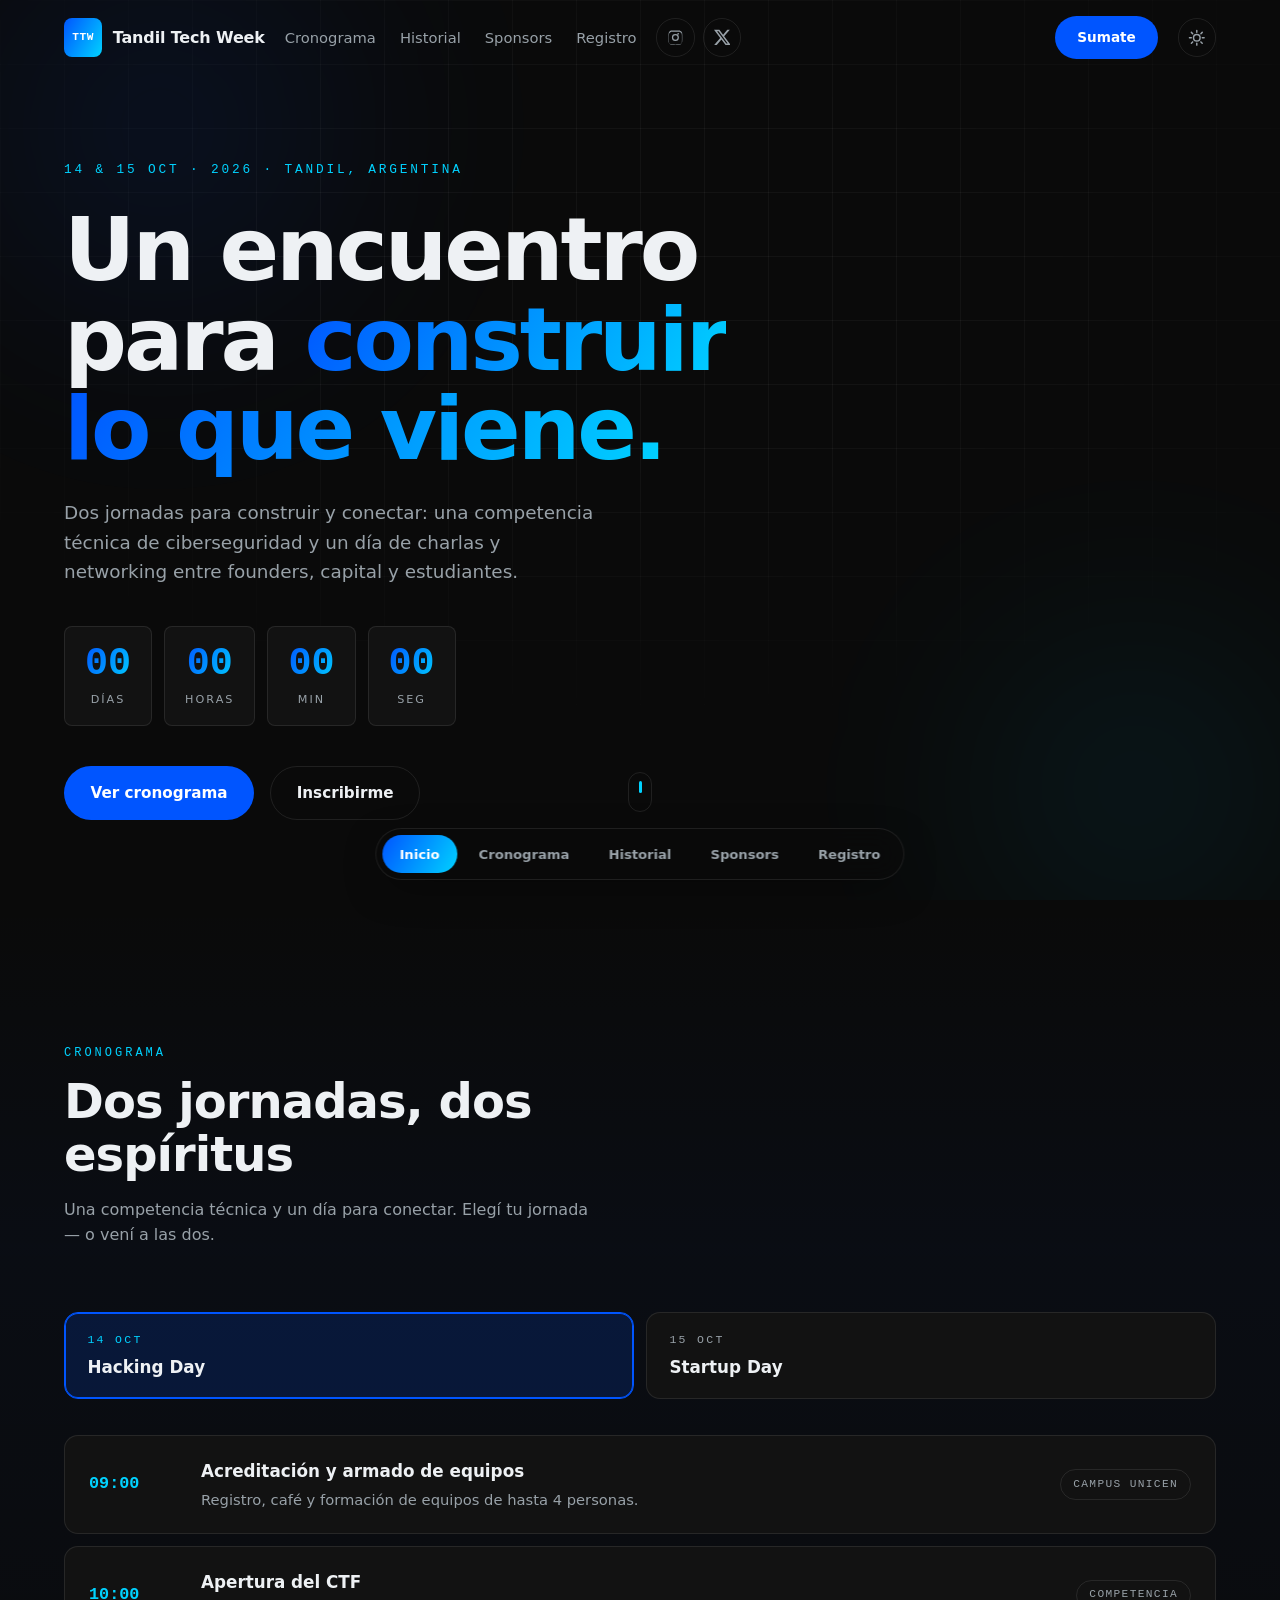
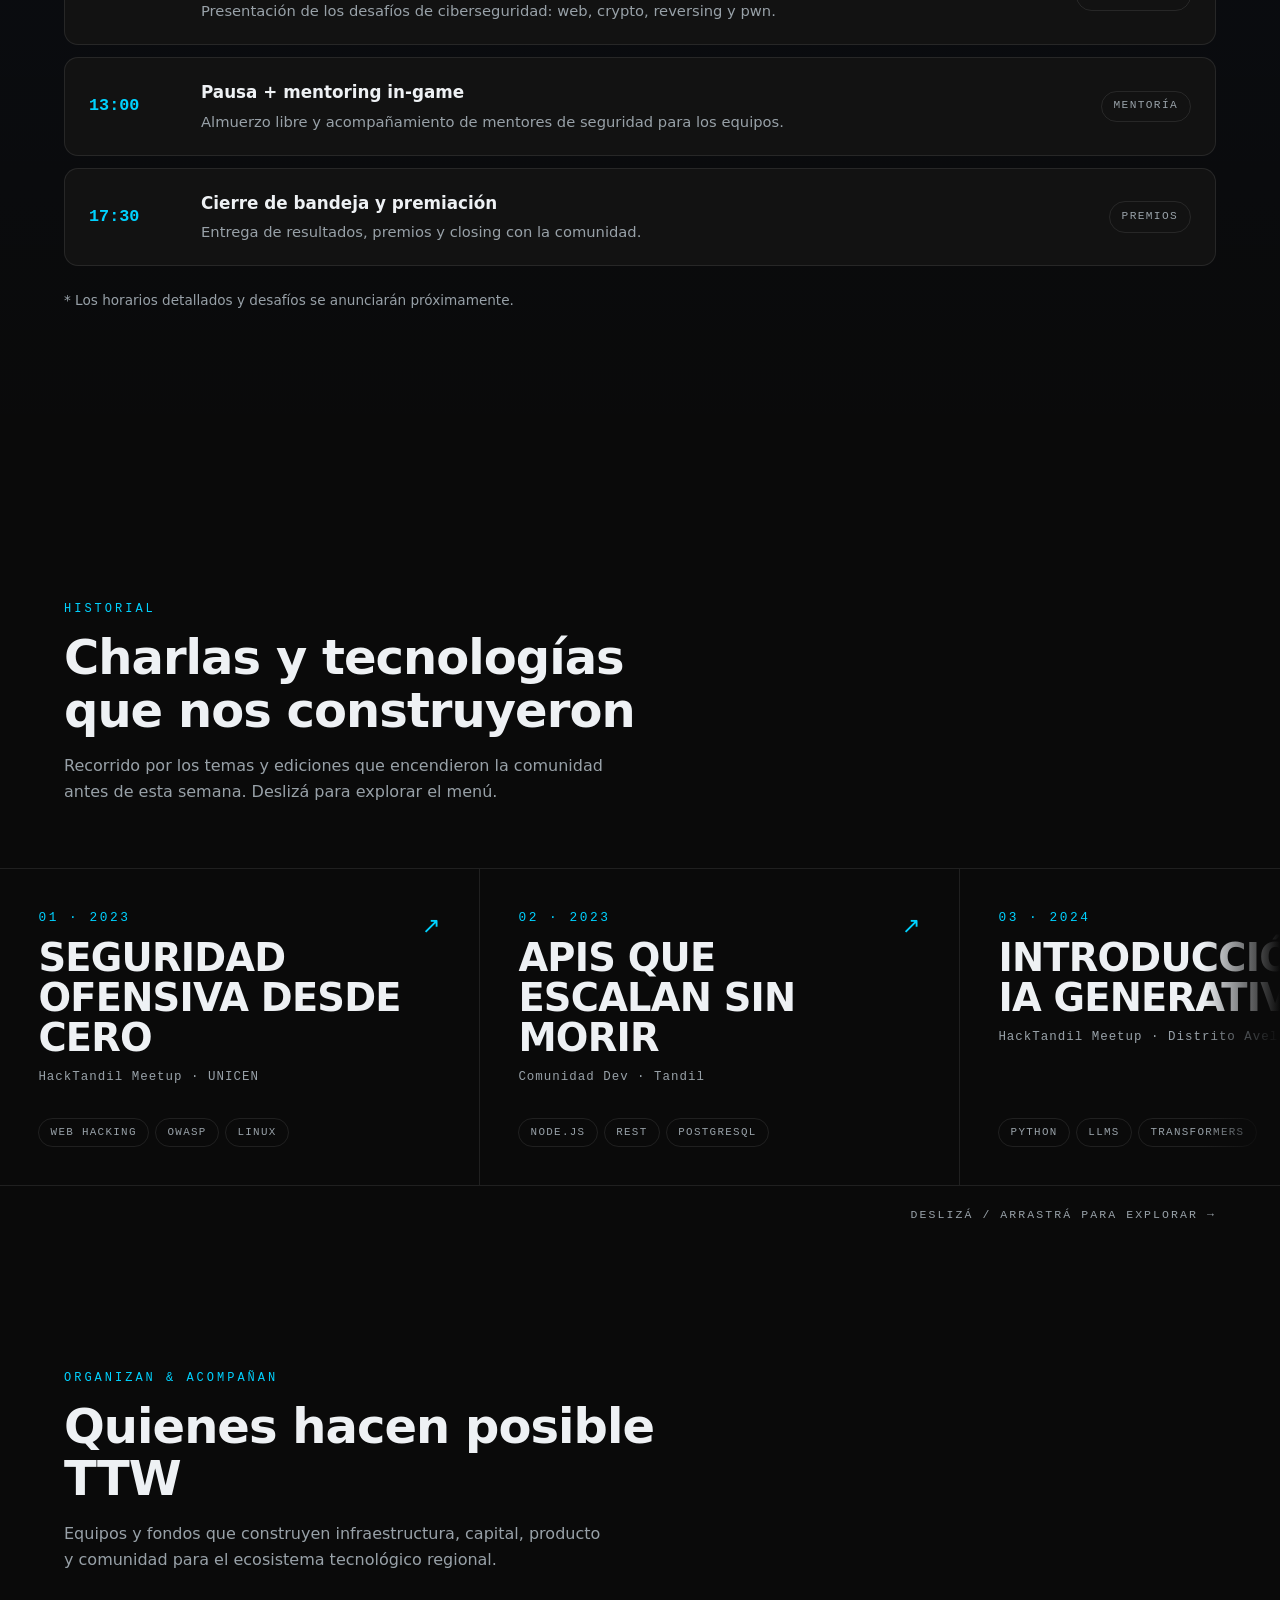
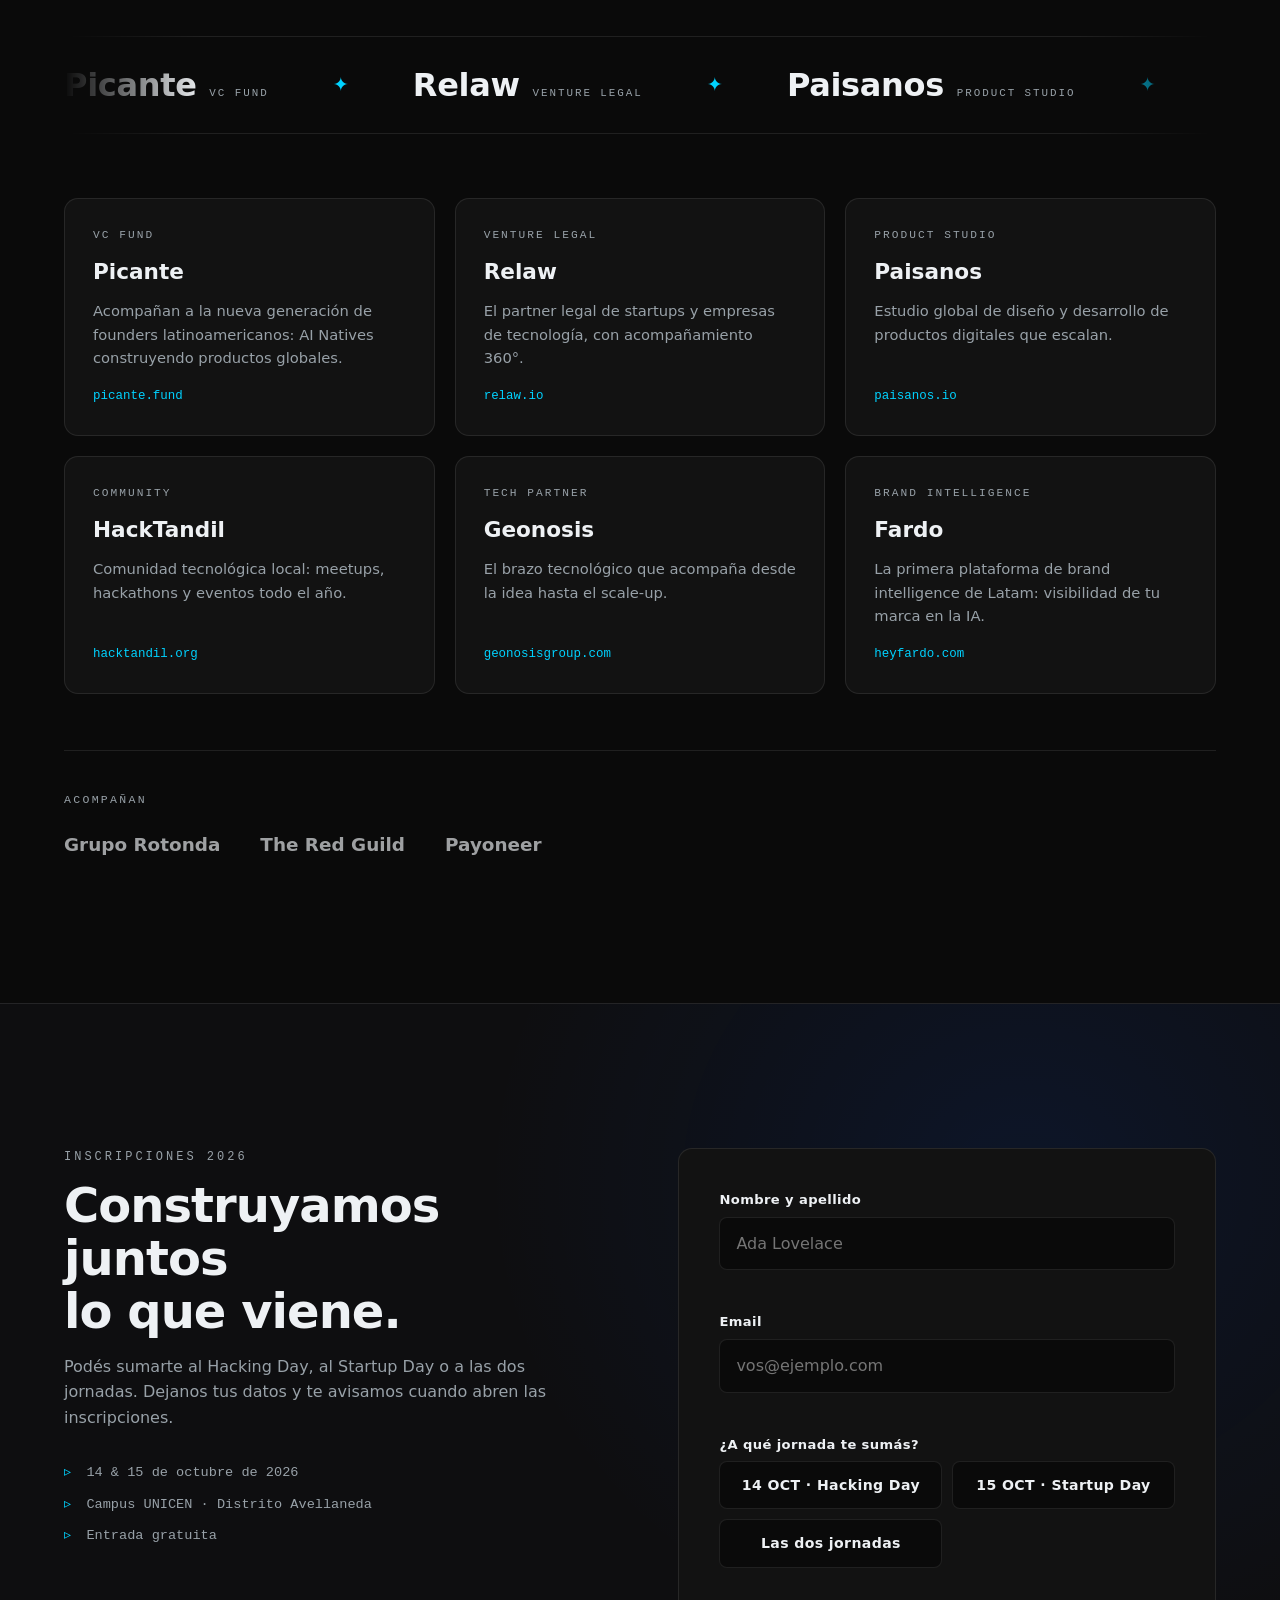
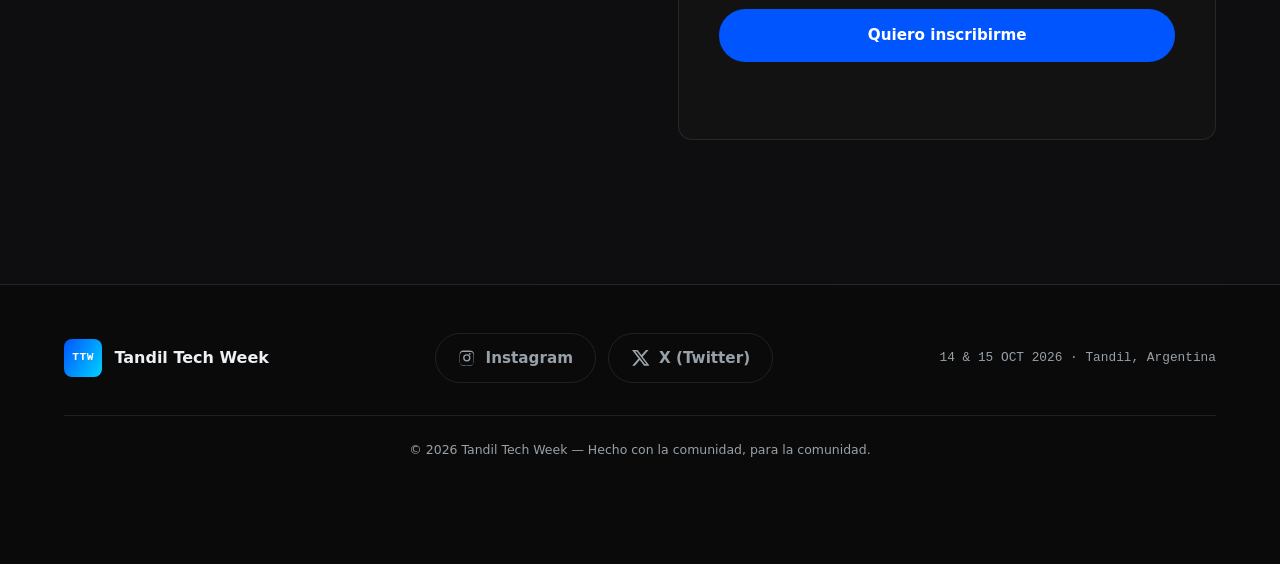
==== index.html @ 5b414aad "Prototipo de pagina creada" ====
<!DOCTYPE html>
<html lang="es">
<head>
  <meta charset="UTF-8">
  <meta name="viewport" content="width=device-width, initial-scale=1.0">
  <title>Tandil Tech Week 2026 — Un encuentro para construir lo que viene</title>
  <meta name="description" content="Tandil Tech Week 2026: dos jornadas para construir y conectar. Hacking Day (14 OCT · UNICEN) y Startup Day (15 OCT · Distrito Avellaneda). Tandil, Argentina.">
  <link rel="stylesheet" href="style.css">
</head>
<body>

  <!-- ===== Header / Navbar ===== -->
  <header class="site-header" id="header">
    <div class="container header-inner">
      <a href="#hero" class="brand" aria-label="Tandil Tech Week — inicio">
        <span class="brand-mark" aria-hidden="true">TTW</span>
        <span class="brand-name">Tandil&nbsp;Tech&nbsp;Week</span>
      </a>

      <nav class="site-nav" id="site-nav" aria-label="Navegación principal">
        <ul>
          <li><a href="#cronograma">Cronograma</a></li>
          <li><a href="#historial">Historial</a></li>
          <li><a href="#sponsors">Sponsors</a></li>
          <li><a href="#registro">Registro</a></li>
        </ul>
      </nav>

      <div class="header-social" aria-label="Redes sociales">
        <a class="social-btn" href="https://instagram.com/tandiltechweek" target="_blank" rel="noopener noreferrer" aria-label="Instagram de Tandil Tech Week">
          <svg viewBox="0 0 24 24" aria-hidden="true"><path d="M12 2.2c3.2 0 3.6 0 4.9.1 1.2.1 1.8.2 2.2.4.6.2 1 .5 1.4.9.4.4.7.8.9 1.4.2.4.4 1 .4 2.2.1 1.3.1 1.7.1 4.9s0 3.6-.1 4.9c-.1 1.2-.2 1.8-.4 2.2-.2.6-.5 1-.9 1.4-.4.4-.8.7-1.4.9-.4.2-1 .4-2.2.4-1.3.1-1.7.1-4.9.1s-3.6 0-4.9-.1c-1.2-.1-1.8-.2-2.2-.4-.6-.2-1-.5-1.4-.9-.4-.4-.7-.8-.9-1.4-.2-.4-.4-1-.4-2.2C2.2 15.6 2.2 15.2 2.2 12s0-3.6.1-4.9c.1-1.2.2-1.8.4-2.2.2-.6.5-1 .9-1.4.4-.4.8-.7 1.4-.9.4-.2 1-.4 2.2-.4C8.4 2.2 8.8 2.2 12 2.2zm0 1.8c-3.1 0-3.5 0-4.8.1-1.1.1-1.7.2-2.1.4-.5.2-.9.4-1.2.7-.3.3-.6.7-.7 1.2-.2.4-.3 1-.4 2.1-.1 1.3-.1 1.7-.1 4.8s0 3.5.1 4.8c.1 1.1.2 1.7.4 2.1.2.5.4.9.7 1.2.3.3.7.6 1.2.7.4.2 1 .3 2.1.4 1.3.1 1.7.1 4.8.1s3.5 0 4.8-.1c1.1-.1 1.7-.2 2.1-.4.5-.2.9-.4 1.2-.7.3-.3.6-.7.7-1.2.2-.4.3-1 .4-2.1.1-1.3.1-1.7.1-4.8s0-3.5-.1-4.8c-.1-1.1-.2-1.7-.4-2.1-.2-.5-.4-.9-.7-1.2-.3-.3-.7-.6-1.2-.7-.4-.2-1-.3-2.1-.4-1.3-.1-1.7-.1-4.8-.1zm0 3.1a5 5 0 1 1 0 10 5 5 0 0 1 0-10zm0 8.2a3.2 3.2 0 1 0 0-6.4 3.2 3.2 0 0 0 0 6.4zm5.2-8.5a1.2 1.2 0 1 1-2.4 0 1.2 1.2 0 0 1 2.4 0z"/></svg>
        </a>
        <a class="social-btn" href="https://x.com/tandiltechweek" target="_blank" rel="noopener noreferrer" aria-label="X (Twitter) de Tandil Tech Week">
          <svg viewBox="0 0 24 24" aria-hidden="true"><path d="M18.9 1.2h3.7l-8.1 9.3L24 22.8h-7.5l-5.9-7.7-6.7 7.7H.2l8.7-9.9L0 1.2h7.7l5.3 7 6-7zm-1.3 19.4h2L6.6 3.3H4.4l13.2 17.3z"/></svg>
        </a>
      </div>

      <a href="#registro" class="btn btn-primary nav-cta">Sumate</a>

      <button class="theme-toggle" id="theme-toggle" aria-pressed="false" aria-label="Cambiar entre modo oscuro y claro">
        <svg class="icon-sun" viewBox="0 0 24 24" aria-hidden="true"><circle cx="12" cy="12" r="4.5"/><path d="M12 2v2.5M12 19.5V22M2 12h2.5M19.5 12H22M4.6 4.6l1.8 1.8M17.6 17.6l1.8 1.8M19.4 4.6l-1.8 1.8M6.4 17.6l-1.8 1.8"/></svg>
        <svg class="icon-moon" viewBox="0 0 24 24" aria-hidden="true"><path d="M20.5 14.5A8.5 8.5 0 0 1 9.5 3.5a8.5 8.5 0 1 0 11 11z"/></svg>
      </button>

      <button class="nav-toggle" id="nav-toggle" aria-expanded="false" aria-controls="site-nav" aria-label="Abrir menú">
        <span></span><span></span>
      </button>
    </div>
  </header>

  <main>

    <!-- ===== Hero ===== -->
    <section class="hero" id="hero">
      <div class="hero-bg" aria-hidden="true">
        <div class="grid-lines"></div>
        <div class="glow glow-a"></div>
        <div class="glow glow-b"></div>
      </div>

      <div class="container hero-inner">
        <p class="hero-eyebrow reveal">14 &amp; 15 OCT · 2026 · Tandil, Argentina</p>

        <h1 class="hero-title reveal">
          <span class="line">Un encuentro</span>
          <span class="line">para <em>construir</em></span>
          <span class="line"><em>lo que viene.</em></span>
        </h1>

        <p class="hero-sub reveal">
          Dos jornadas para construir y conectar: una competencia técnica de
          ciberseguridad y un día de charlas y networking entre founders,
          capital y estudiantes.
        </p>

        <!-- Contador regresivo en tiempo real -->
        <div class="countdown reveal" id="countdown" role="timer" aria-label="Cuenta regresiva al inicio del evento">
          <div class="count-unit">
            <span class="count-value" id="cd-days">--</span>
            <span class="count-label">Días</span>
          </div>
          <div class="count-unit">
            <span class="count-value" id="cd-hours">--</span>
            <span class="count-label">Horas</span>
          </div>
          <div class="count-unit">
            <span class="count-value" id="cd-mins">--</span>
            <span class="count-label">Min</span>
          </div>
          <div class="count-unit">
            <span class="count-value" id="cd-secs">--</span>
            <span class="count-label">Seg</span>
          </div>
        </div>

        <div class="hero-actions reveal">
          <a href="#cronograma" class="btn btn-primary">Ver cronograma</a>
          <a href="#registro" class="btn btn-ghost">Inscribirme</a>
        </div>
      </div>

      <div class="scroll-hint" aria-hidden="true"><span></span></div>
    </section>

    <!-- ===== Cronograma ===== -->
    <section class="section agenda" id="cronograma">
      <div class="container">
        <div class="section-head reveal">
          <p class="section-eyebrow">Cronograma</p>
          <h2>Dos jornadas, dos espíritus</h2>
          <p class="section-sub">
            Una competencia técnica y un día para conectar. Elegí tu jornada —
            o vení a las dos.
          </p>
        </div>

        <!-- Pestañas por día (interactivas vía JS) -->
        <div class="day-tabs reveal" role="tablist" aria-label="Días del evento">
          <button class="day-tab is-active" role="tab" aria-selected="true" aria-controls="panel-day-1" id="tab-day-1">
            <span class="tab-date">14 OCT</span>
            <span class="tab-name">Hacking Day</span>
          </button>
          <button class="day-tab" role="tab" aria-selected="false" aria-controls="panel-day-2" id="tab-day-2">
            <span class="tab-date">15 OCT</span>
            <span class="tab-name">Startup Day</span>
          </button>
        </div>

        <!-- Día 1: Hacking Day -->
        <div class="day-panel is-active" id="panel-day-1" role="tabpanel" aria-labelledby="tab-day-1">
          <article class="talk reveal">
            <span class="talk-time">09:00</span>
            <div class="talk-body">
              <h3>Acreditación y armado de equipos</h3>
              <p>Registro, café y formación de equipos de hasta 4 personas.</p>
            </div>
            <span class="talk-tag">Campus UNICEN</span>
          </article>
          <article class="talk reveal">
            <span class="talk-time">10:00</span>
            <div class="talk-body">
              <h3>Apertura del CTF</h3>
              <p>Presentación de los desafíos de ciberseguridad: web, crypto, reversing y pwn.</p>
            </div>
            <span class="talk-tag">Competencia</span>
          </article>
          <article class="talk reveal">
            <span class="talk-time">13:00</span>
            <div class="talk-body">
              <h3>Pausa + mentoring in-game</h3>
              <p>Almuerzo libre y acompañamiento de mentores de seguridad para los equipos.</p>
            </div>
            <span class="talk-tag">Mentoría</span>
          </article>
          <article class="talk reveal">
            <span class="talk-time">17:30</span>
            <div class="talk-body">
              <h3>Cierre de bandeja y premiación</h3>
              <p>Entrega de resultados, premios y closing con la comunidad.</p>
            </div>
            <span class="talk-tag">Premios</span>
          </article>
        </div>

        <!-- Día 2: Startup Day -->
        <div class="day-panel" id="panel-day-2" role="tabpanel" aria-labelledby="tab-day-2" hidden>
          <article class="talk reveal">
            <span class="talk-time">10:00</span>
            <div class="talk-body">
              <h3>Bienvenida y opening talk</h3>
              <p>El estado del ecosistema tech regional y por qué construimos desde Tandil.</p>
            </div>
            <span class="talk-tag">Keynote</span>
          </article>
          <article class="talk reveal">
            <span class="talk-time">11:00</span>
            <div class="talk-body">
              <h3>Charlas: producto, ciencia y capital</h3>
              <p>Referentes comparten aprendizajes reales de construir producto global.</p>
            </div>
            <span class="talk-tag">Charlas</span>
          </article>
          <article class="talk reveal">
            <span class="talk-time">14:00</span>
            <div class="talk-body">
              <h3>Networking con founders y VC</h3>
              <p>Espacio abierto para conectar con fundadores, venture capital y estudiantes.</p>
            </div>
            <span class="talk-tag">Networking</span>
          </article>
          <article class="talk reveal">
            <span class="talk-time">17:00</span>
            <div class="talk-body">
              <h3>Closing: construyamos lo que viene</h3>
              <p>Cierre de la semana, próximos pasos y after informal.</p>
            </div>
            <span class="talk-tag">Cierre</span>
          </article>
        </div>

        <p class="agenda-note reveal">* Los horarios detallados y desafíos se anunciarán próximamente.</p>
      </div>
    </section>

    <!-- ===== Historial: charlas y tecnologías ===== -->
    <section class="section history" id="historial">
      <div class="container">
        <div class="section-head reveal">
          <p class="section-eyebrow">Historial</p>
          <h2>Charlas y tecnologías que nos construyeron</h2>
          <p class="section-sub">
            Recorrido por los temas y ediciones que encendieron la comunidad
            antes de esta semana. Deslizá para explorar el menú.
          </p>
        </div>
      </div>

      <!-- Menú horizontal de trabajos (deslizable / arrastrable) -->
      <div class="work-menu">
        <ul class="work-track" id="work-menu">
          <li class="work-item">
            <a class="work-link reveal" href="https://hacktandil.org" target="_blank" rel="noopener noreferrer">
              <span class="work-index">01 · 2023</span>
              <h3 class="work-title">Seguridad ofensiva desde cero</h3>
              <span class="work-meta">HackTandil Meetup · UNICEN</span>
              <div class="work-tags"><span>Web Hacking</span><span>OWASP</span><span>Linux</span></div>
              <span class="work-arrow" aria-hidden="true">↗</span>
            </a>
          </li>
          <li class="work-item">
            <a class="work-link reveal" href="https://hacktandil.org" target="_blank" rel="noopener noreferrer">
              <span class="work-index">02 · 2023</span>
              <h3 class="work-title">APIs que escalan sin morir</h3>
              <span class="work-meta">Comunidad Dev · Tandil</span>
              <div class="work-tags"><span>Node.js</span><span>REST</span><span>PostgreSQL</span></div>
              <span class="work-arrow" aria-hidden="true">↗</span>
            </a>
          </li>
          <li class="work-item">
            <a class="work-link reveal" href="https://hacktandil.org" target="_blank" rel="noopener noreferrer">
              <span class="work-index">03 · 2024</span>
              <h3 class="work-title">Introducción a IA generativa</h3>
              <span class="work-meta">HackTandil Meetup · Distrito Avellaneda</span>
              <div class="work-tags"><span>Python</span><span>LLMs</span><span>Transformers</span></div>
              <span class="work-arrow" aria-hidden="true">↗</span>
            </a>
          </li>
          <li class="work-item">
            <a class="work-link reveal" href="https://hacktandil.org" target="_blank" rel="noopener noreferrer">
              <span class="work-index">04 · 2024</span>
              <h3 class="work-title">De la idea al primer cliente</h3>
              <span class="work-meta">Startup Workshop · Tandil</span>
              <div class="work-tags"><span>Product</span><span>Sales</span><span>MVP</span></div>
              <span class="work-arrow" aria-hidden="true">↗</span>
            </a>
          </li>
          <li class="work-item">
            <a class="work-link reveal" href="https://hacktandil.org" target="_blank" rel="noopener noreferrer">
              <span class="work-index">05 · 2025</span>
              <h3 class="work-title">Cripto y seguridad ofensiva</h3>
              <span class="work-meta">Hackathon HackTandil · 48hs</span>
              <div class="work-tags"><span>Crypto</span><span>Reversing</span><span>CTF</span></div>
              <span class="work-arrow" aria-hidden="true">↗</span>
            </a>
          </li>
          <li class="work-item">
            <a class="work-link reveal" href="https://hacktandil.org" target="_blank" rel="noopener noreferrer">
              <span class="work-index">06 · 2025</span>
              <h3 class="work-title">Producto global desde el sur</h3>
              <span class="work-meta">Fireside Chat · Founders &amp; VC</span>
              <div class="work-tags"><span>Startups</span><span>Venture</span><span>Growth</span></div>
              <span class="work-arrow" aria-hidden="true">↗</span>
            </a>
          </li>
        </ul>
      </div>

      <div class="container">
        <p class="work-hint reveal">Deslizá / arrastrá para explorar →</p>
      </div>
    </section>

    <!-- ===== Sponsors ===== -->
    <section class="section sponsors" id="sponsors">
      <div class="container">
        <div class="section-head reveal">
          <p class="section-eyebrow">Organizan &amp; Acompañan</p>
          <h2>Quienes hacen posible TTW</h2>
          <p class="section-sub">
            Equipos y fondos que construyen infraestructura, capital, producto
            y comunidad para el ecosistema tecnológico regional.
          </p>
        </div>

        <!-- Tira animada infinita con los impulsores del evento -->
        <div class="marquee reveal" aria-label="Organizan: impulsores del evento">
          <div class="marquee__track">
            <div class="marquee__group">
              <span class="marquee__item"><span class="marquee__name">Picante</span><span class="marquee__type">VC Fund</span></span>
              <span class="marquee__sep" aria-hidden="true">✦</span>
              <span class="marquee__item"><span class="marquee__name">Relaw</span><span class="marquee__type">Venture Legal</span></span>
              <span class="marquee__sep" aria-hidden="true">✦</span>
              <span class="marquee__item"><span class="marquee__name">Paisanos</span><span class="marquee__type">Product Studio</span></span>
              <span class="marquee__sep" aria-hidden="true">✦</span>
              <span class="marquee__item"><span class="marquee__name">HackTandil</span><span class="marquee__type">Community</span></span>
              <span class="marquee__sep" aria-hidden="true">✦</span>
              <span class="marquee__item"><span class="marquee__name">Geonosis</span><span class="marquee__type">Tech Partner</span></span>
              <span class="marquee__sep" aria-hidden="true">✦</span>
              <span class="marquee__item"><span class="marquee__name">Fardo</span><span class="marquee__type">Brand Intelligence</span></span>
              <span class="marquee__sep" aria-hidden="true">✦</span>
            </div>
            <div class="marquee__group" aria-hidden="true">
              <span class="marquee__item"><span class="marquee__name">Picante</span><span class="marquee__type">VC Fund</span></span>
              <span class="marquee__sep">✦</span>
              <span class="marquee__item"><span class="marquee__name">Relaw</span><span class="marquee__type">Venture Legal</span></span>
              <span class="marquee__sep">✦</span>
              <span class="marquee__item"><span class="marquee__name">Paisanos</span><span class="marquee__type">Product Studio</span></span>
              <span class="marquee__sep">✦</span>
              <span class="marquee__item"><span class="marquee__name">HackTandil</span><span class="marquee__type">Community</span></span>
              <span class="marquee__sep">✦</span>
              <span class="marquee__item"><span class="marquee__name">Geonosis</span><span class="marquee__type">Tech Partner</span></span>
              <span class="marquee__sep">✦</span>
              <span class="marquee__item"><span class="marquee__name">Fardo</span><span class="marquee__type">Brand Intelligence</span></span>
              <span class="marquee__sep">✦</span>
            </div>
          </div>
        </div>

        <div class="sponsor-grid">
          <a class="sponsor-card reveal" href="https://picante.fund" target="_blank" rel="noopener noreferrer">
            <span class="sponsor-type">VC Fund</span>
            <h3>Picante</h3>
            <p>Acompañan a la nueva generación de founders latinoamericanos: AI Natives construyendo productos globales.</p>
            <span class="sponsor-url">picante.fund</span>
          </a>
          <a class="sponsor-card reveal" href="https://relaw.io" target="_blank" rel="noopener noreferrer">
            <span class="sponsor-type">Venture Legal</span>
            <h3>Relaw</h3>
            <p>El partner legal de startups y empresas de tecnología, con acompañamiento 360°.</p>
            <span class="sponsor-url">relaw.io</span>
          </a>
          <a class="sponsor-card reveal" href="https://paisanos.io" target="_blank" rel="noopener noreferrer">
            <span class="sponsor-type">Product Studio</span>
            <h3>Paisanos</h3>
            <p>Estudio global de diseño y desarrollo de productos digitales que escalan.</p>
            <span class="sponsor-url">paisanos.io</span>
          </a>
          <a class="sponsor-card reveal" href="https://hacktandil.org" target="_blank" rel="noopener noreferrer">
            <span class="sponsor-type">Community</span>
            <h3>HackTandil</h3>
            <p>Comunidad tecnológica local: meetups, hackathons y eventos todo el año.</p>
            <span class="sponsor-url">hacktandil.org</span>
          </a>
          <a class="sponsor-card reveal" href="https://geonosisgroup.com" target="_blank" rel="noopener noreferrer">
            <span class="sponsor-type">Tech Partner</span>
            <h3>Geonosis</h3>
            <p>El brazo tecnológico que acompaña desde la idea hasta el scale-up.</p>
            <span class="sponsor-url">geonosisgroup.com</span>
          </a>
          <a class="sponsor-card reveal" href="https://heyfardo.com" target="_blank" rel="noopener noreferrer">
            <span class="sponsor-type">Brand Intelligence</span>
            <h3>Fardo</h3>
            <p>La primera plataforma de brand intelligence de Latam: visibilidad de tu marca en la IA.</p>
            <span class="sponsor-url">heyfardo.com</span>
          </a>
        </div>

        <div class="supporters reveal">
          <p class="supporters-label">Acompañan</p>
          <ul class="supporters-list">
            <li><a href="https://gruporotonda.com.ar" target="_blank" rel="noopener noreferrer">Grupo Rotonda</a></li>
            <li><a href="https://theredguild.org" target="_blank" rel="noopener noreferrer">The Red Guild</a></li>
            <li><a href="https://www.payoneer.com" target="_blank" rel="noopener noreferrer">Payoneer</a></li>
          </ul>
        </div>
      </div>
    </section>

    <!-- ===== Registro ===== -->
    <section class="section register" id="registro">
      <div class="container register-inner">
        <div class="register-copy reveal">
          <p class="section-eyebrow">Inscripciones 2026</p>
          <h2>Construyamos juntos<br>lo que viene.</h2>
          <p>
            Podés sumarte al Hacking Day, al Startup Day o a las dos jornadas.
            Dejanos tus datos y te avisamos cuando abren las inscripciones.
          </p>
          <ul class="register-meta">
            <li>14 &amp; 15 de octubre de 2026</li>
            <li>Campus UNICEN · Distrito Avellaneda</li>
            <li>Entrada gratuita</li>
          </ul>
        </div>

        <form class="register-form reveal" id="register-form" novalidate>
          <div class="field">
            <label for="f-name">Nombre y apellido</label>
            <input type="text" id="f-name" name="name" placeholder="Ada Lovelace" required minlength="3" autocomplete="name">
            <span class="field-error" aria-live="polite"></span>
          </div>

          <div class="field">
            <label for="f-email">Email</label>
            <input type="email" id="f-email" name="email" placeholder="vos@ejemplo.com" required autocomplete="email">
            <span class="field-error" aria-live="polite"></span>
          </div>

          <fieldset class="field field-choice">
            <legend>¿A qué jornada te sumás?</legend>
            <div class="choice-options">
              <label class="choice">
                <input type="radio" name="day" value="hacking" required>
                <span>14 OCT · Hacking Day</span>
              </label>
              <label class="choice">
                <input type="radio" name="day" value="startup">
                <span>15 OCT · Startup Day</span>
              </label>
              <label class="choice">
                <input type="radio" name="day" value="both">
                <span>Las dos jornadas</span>
              </label>
            </div>
            <span class="field-error" aria-live="polite"></span>
          </fieldset>

          <button type="submit" class="btn btn-primary btn-block">Quiero inscribirme</button>
          <p class="form-status" id="form-status" role="status" aria-live="polite"></p>
        </form>
      </div>
    </section>
  </main>

  <!-- ===== Footer ===== -->
  <footer class="site-footer">
    <div class="container footer-inner">
      <div class="footer-brand">
        <span class="brand-mark" aria-hidden="true">TTW</span>
        <p>Tandil Tech Week</p>
      </div>

      <nav aria-label="Redes sociales">
        <ul class="footer-social">
          <li>
            <a class="social-pill" href="https://instagram.com/tandiltechweek" target="_blank" rel="noopener noreferrer">
              <svg viewBox="0 0 24 24" aria-hidden="true"><path d="M12 2.2c3.2 0 3.6 0 4.9.1 1.2.1 1.8.2 2.2.4.6.2 1 .5 1.4.9.4.4.7.8.9 1.4.2.4.4 1 .4 2.2.1 1.3.1 1.7.1 4.9s0 3.6-.1 4.9c-.1 1.2-.2 1.8-.4 2.2-.2.6-.5 1-.9 1.4-.4.4-.8.7-1.4.9-.4.2-1 .4-2.2.4-1.3.1-1.7.1-4.9.1s-3.6 0-4.9-.1c-1.2-.1-1.8-.2-2.2-.4-.6-.2-1-.5-1.4-.9-.4-.4-.7-.8-.9-1.4-.2-.4-.4-1-.4-2.2C2.2 15.6 2.2 15.2 2.2 12s0-3.6.1-4.9c.1-1.2.2-1.8.4-2.2.2-.6.5-1 .9-1.4.4-.4.8-.7 1.4-.9.4-.2 1-.4 2.2-.4C8.4 2.2 8.8 2.2 12 2.2zm0 1.8c-3.1 0-3.5 0-4.8.1-1.1.1-1.7.2-2.1.4-.5.2-.9.4-1.2.7-.3.3-.6.7-.7 1.2-.2.4-.3 1-.4 2.1-.1 1.3-.1 1.7-.1 4.8s0 3.5.1 4.8c.1 1.1.2 1.7.4 2.1.2.5.4.9.7 1.2.3.3.7.6 1.2.7.4.2 1 .3 2.1.4 1.3.1 1.7.1 4.8.1s3.5 0 4.8-.1c1.1-.1 1.7-.2 2.1-.4.5-.2.9-.4 1.2-.7.3-.3.6-.7.7-1.2.2-.4.3-1 .4-2.1.1-1.3.1-1.7.1-4.8s0-3.5-.1-4.8c-.1-1.1-.2-1.7-.4-2.1-.2-.5-.4-.9-.7-1.2-.3-.3-.7-.6-1.2-.7-.4-.2-1-.3-2.1-.4-1.3-.1-1.7-.1-4.8-.1zm0 3.1a5 5 0 1 1 0 10 5 5 0 0 1 0-10zm0 8.2a3.2 3.2 0 1 0 0-6.4 3.2 3.2 0 0 0 0 6.4zm5.2-8.5a1.2 1.2 0 1 1-2.4 0 1.2 1.2 0 0 1 2.4 0z"/></svg>
              <span>Instagram</span>
            </a>
          </li>
          <li>
            <a class="social-pill" href="https://x.com/tandiltechweek" target="_blank" rel="noopener noreferrer">
              <svg viewBox="0 0 24 24" aria-hidden="true"><path d="M18.9 1.2h3.7l-8.1 9.3L24 22.8h-7.5l-5.9-7.7-6.7 7.7H.2l8.7-9.9L0 1.2h7.7l5.3 7 6-7zm-1.3 19.4h2L6.6 3.3H4.4l13.2 17.3z"/></svg>
              <span>X (Twitter)</span>
            </a>
          </li>
        </ul>
      </nav>

      <p class="footer-meta">14 &amp; 15 OCT 2026 · Tandil, Argentina</p>
    </div>
    <p class="footer-credit">© 2026 Tandil Tech Week — Hecho con la comunidad, para la comunidad.</p>
  </footer>

  <!-- ===== Fancy tab bar flotante ===== -->
  <nav class="tab-bar" id="tab-bar" aria-label="Navegación rápida">
    <span class="tab-indicator" aria-hidden="true"></span>
    <a href="#hero">Inicio</a>
    <a href="#cronograma">Cronograma</a>
    <a href="#historial">Historial</a>
    <a href="#sponsors">Sponsors</a>
    <a href="#registro">Registro</a>
  </nav>

  <script src="main.js" defer></script>
</body>
</html>
---- style.css ----
/* ============================================================
   Tandil Tech Week 2026 — Landing
   Design system: black / tech-blue, variables first,
   dark & light themes, mobile-inclusive
   ============================================================ */

/* ---------- Tokens ---------- */
:root {
  /* Color · dark (default) */
  --bg: #0a0a0a;
  --bg-raised: #0e0e10;
  --surface: #121212;
  --line: rgba(255, 255, 255, 0.09);
  --text: #eef1f4;
  --text-dim: #98a1a8;
  --accent: #0055ff;          /* tech blue */
  --accent-bright: #00d2ff;   /* electric cyan */
  --accent-ink: #ffffff;      /* text on accent */
  --accent-soft: rgba(0, 85, 255, 0.16);
  --gradient: linear-gradient(120deg, var(--accent), var(--accent-bright));
  --danger: #ff6b6b;
  --ok: #3ecf6e;
  --header-bg: rgba(10, 10, 10, 0.72);
  --grid-line: rgba(255, 255, 255, 0.04);

  /* Type */
  --font-sans: "Inter", "Segoe UI", "Helvetica Neue", system-ui, sans-serif;
  --font-mono: "JetBrains Mono", "SFMono-Regular", Consolas, ui-monospace, monospace;

  /* Rhythm */
  --container: 72rem;
  --gutter: 1.5rem;
  --section: clamp(5rem, 12vw, 9rem);
  --radius: 14px;
  --radius-sm: 8px;

  /* Motion */
  --ease: cubic-bezier(0.22, 1, 0.36, 1);
  --dur: 0.5s;
}

/* Light theme overrides */
html[data-theme="light"] {
  --bg: #f5f6f8;
  --bg-raised: #eceef1;
  --surface: #ffffff;
  --line: rgba(10, 16, 42, 0.12);
  --text: #0a0a0a;
  --text-dim: #5b6470;
  --accent: #0047e1;
  --accent-bright: #0096c4;
  --accent-ink: #ffffff;
  --accent-soft: rgba(0, 85, 255, 0.1);
  --danger: #d64545;
  --ok: #1f9d55;
  --header-bg: rgba(245, 246, 248, 0.75);
  --grid-line: rgba(10, 16, 42, 0.05);
}

/* ---------- Reset ---------- */
*,
*::before,
*::after { box-sizing: border-box; margin: 0; padding: 0; }

html { scroll-behavior: smooth; }

body {
  background: var(--bg);
  color: var(--text);
  font-family: var(--font-sans);
  line-height: 1.6;
  -webkit-font-smoothing: antialiased;
  overflow-x: hidden;
  transition: background 0.4s var(--ease), color 0.4s var(--ease);
}

img, svg { display: block; max-width: 100%; }

a { color: inherit; text-decoration: none; }

ul { list-style: none; }

button, input { font: inherit; color: inherit; }

::selection { background: var(--accent); color: var(--accent-ink); }

/* ---------- Utilities ---------- */
.container {
  width: min(100% - var(--gutter) * 2, var(--container));
  margin-inline: auto;
}

.section { padding-block: var(--section); position: relative; }

.section-head { max-width: 40rem; margin-bottom: clamp(2.5rem, 6vw, 4rem); }

.section-eyebrow {
  font-family: var(--font-mono);
  font-size: 0.75rem;
  text-transform: uppercase;
  letter-spacing: 0.25em;
  color: var(--accent-bright);
  margin-bottom: 0.75rem;
}

.section-head h2,
.register-copy h2 {
  font-size: clamp(1.9rem, 4.5vw, 3rem);
  line-height: 1.1;
  letter-spacing: -0.02em;
  margin-bottom: 1rem;
}

.section-sub { color: var(--text-dim); max-width: 34rem; }

/* Buttons */
.btn {
  display: inline-flex;
  align-items: center;
  justify-content: center;
  gap: 0.5rem;
  padding: 0.85rem 1.6rem;
  border-radius: 999px;
  border: 1px solid transparent;
  font-weight: 600;
  font-size: 0.95rem;
  cursor: pointer;
  transition: transform 0.3s var(--ease), background 0.3s, color 0.3s,
              border-color 0.3s, box-shadow 0.3s;
}

.btn-primary {
  background: var(--accent);
  color: var(--accent-ink);
}

.btn-primary:hover {
  background: var(--accent-bright);
  color: #04102a;
  transform: translateY(-2px);
  box-shadow: 0 12px 32px -8px rgba(0, 85, 255, 0.55);
}

.btn-ghost {
  border-color: var(--line);
  color: var(--text);
}

.btn-ghost:hover {
  border-color: var(--accent-bright);
  color: var(--accent-bright);
  transform: translateY(-2px);
}

.btn-block { width: 100%; }

/* Reveal-on-scroll (activado por IntersectionObserver) */
.reveal {
  opacity: 0;
  transform: translateY(28px);
  transition: opacity 0.7s var(--ease), transform 0.7s var(--ease);
}

.reveal.is-visible {
  opacity: 1;
  transform: none;
}

/* ============================================================
   Header
   ============================================================ */
.site-header {
  position: fixed;
  inset-inline: 0;
  top: 0;
  z-index: 100;
  padding-block: 1rem;
  transition: background var(--dur) var(--ease), padding var(--dur) var(--ease),
              border-color var(--dur) var(--ease);
  border-bottom: 1px solid transparent;
}

/* Estado "scrolled": navbar compacta con blur */
.site-header.is-scrolled {
  padding-block: 0.6rem;
  background: var(--header-bg);
  -webkit-backdrop-filter: blur(16px);
  backdrop-filter: blur(16px);
  border-bottom-color: var(--line);
}

.header-inner {
  display: flex;
  align-items: center;
  gap: 1.25rem;
}

.brand {
  display: flex;
  align-items: center;
  gap: 0.65rem;
  font-weight: 700;
  letter-spacing: -0.01em;
}

.brand-mark {
  display: grid;
  place-items: center;
  width: 2.4rem;
  height: 2.4rem;
  border-radius: 8px;
  background: var(--gradient);
  color: #fff;
  font-family: var(--font-mono);
  font-size: 0.7rem;
  font-weight: 700;
  letter-spacing: 0.05em;
}

.site-nav ul {
  display: flex;
  gap: 1.5rem;
  font-size: 0.92rem;
}

.site-nav a {
  color: var(--text-dim);
  transition: color 0.25s;
}

.site-nav a:hover { color: var(--text); }

/* Indicador de sección activa */
.site-nav a.is-active { color: var(--accent-bright); }

/* Redes sociales en el header */
.header-social { display: flex; gap: 0.5rem; }

.social-btn {
  display: grid;
  place-items: center;
  width: 2.4rem;
  height: 2.4rem;
  border-radius: 50%;
  border: 1px solid var(--line);
  color: var(--text-dim);
  transition: color 0.3s, border-color 0.3s, transform 0.3s var(--ease), box-shadow 0.3s;
}

.social-btn svg { width: 1.05rem; height: 1.05rem; fill: currentColor; }

.social-btn:hover {
  color: var(--accent-bright);
  border-color: var(--accent-bright);
  transform: translateY(-2px);
  box-shadow: 0 8px 20px -6px rgba(0, 210, 255, 0.4);
}

/* Toggle de tema */
.theme-toggle {
  display: grid;
  place-items: center;
  width: 2.4rem;
  height: 2.4rem;
  border-radius: 50%;
  border: 1px solid var(--line);
  background: transparent;
  cursor: pointer;
  color: var(--text-dim);
  transition: color 0.3s, border-color 0.3s, transform 0.3s var(--ease), box-shadow 0.3s;
}

.theme-toggle svg { width: 1.1rem; height: 1.1rem; fill: none; stroke: currentColor; stroke-width: 2; stroke-linecap: round; stroke-linejoin: round; }

/* Sol visible en oscuro, luna visible en claro */
.theme-toggle .icon-moon { display: none; }
html[data-theme="light"] .theme-toggle .icon-moon { display: block; }
html[data-theme="light"] .theme-toggle .icon-sun { display: none; }

.theme-toggle:hover {
  color: var(--accent-bright);
  border-color: var(--accent-bright);
  transform: translateY(-2px) rotate(12deg);
  box-shadow: 0 8px 20px -6px rgba(0, 210, 255, 0.4);
}

.nav-cta { margin-left: auto; font-size: 0.85rem; padding: 0.6rem 1.3rem; }

/* Menú móvil */
.nav-toggle {
  display: none;
  flex-direction: column;
  gap: 6px;
  width: 2.4rem;
  padding: 0.6rem 0.55rem;
  background: none;
  border: 0;
  cursor: pointer;
}

.nav-toggle span {
  height: 2px;
  background: var(--text);
  border-radius: 2px;
  transition: transform 0.35s var(--ease), opacity 0.2s;
}

.nav-toggle[aria-expanded="true"] span:first-child { transform: translateY(4px) rotate(45deg); }
.nav-toggle[aria-expanded="true"] span:last-child { transform: translateY(-4px) rotate(-45deg); }

/* ============================================================
   Hero
   ============================================================ */
.hero {
  position: relative;
  min-height: 100svh;
  display: flex;
  align-items: center;
  overflow: hidden;
  padding-top: 5rem;
}

.hero-bg { position: absolute; inset: 0; pointer-events: none; }

/* Grilla técnica de fondo */
.grid-lines {
  position: absolute;
  inset: 0;
  background-image:
    linear-gradient(to right, var(--grid-line) 1px, transparent 1px),
    linear-gradient(to bottom, var(--grid-line) 1px, transparent 1px);
  background-size: 4rem 4rem;
  mask-image: radial-gradient(ellipse 90% 70% at 50% 30%, #000 30%, transparent 75%);
}

.glow {
  position: absolute;
  border-radius: 50%;
  filter: blur(90px);
  opacity: 0.55;
  animation: drift 12s ease-in-out infinite alternate;
}

.glow-a {
  width: 40rem; height: 40rem;
  background: radial-gradient(circle, rgba(0, 85, 255, 0.22), transparent 65%);
  top: -12rem; left: -10rem;
}

.glow-b {
  width: 34rem; height: 34rem;
  background: radial-gradient(circle, rgba(0, 210, 255, 0.16), transparent 65%);
  bottom: -10rem; right: -8rem;
  animation-delay: -6s;
}

@keyframes drift {
  from { transform: translate3d(0, 0, 0) scale(1); }
  to   { transform: translate3d(4rem, 2rem, 0) scale(1.12); }
}

.hero-inner { position: relative; z-index: 1; }

.hero-eyebrow {
  font-family: var(--font-mono);
  font-size: 0.8rem;
  letter-spacing: 0.22em;
  text-transform: uppercase;
  color: var(--accent-bright);
  margin-bottom: 1.5rem;
}

.hero-title {
  font-size: clamp(2.6rem, 8vw, 5.5rem);
  line-height: 1.02;
  letter-spacing: -0.035em;
  font-weight: 700;
  margin-bottom: 1.5rem;
}

.hero-title .line { display: block; }

/* Las líneas entran en cascada al cargar */
.hero-title .line.reveal { transition-delay: calc(var(--i, 0) * 0.09s); }

.hero-title em {
  font-style: normal;
  background: var(--gradient);
  -webkit-background-clip: text;
  background-clip: text;
  color: transparent;
}

.hero-sub {
  max-width: 34rem;
  color: var(--text-dim);
  font-size: clamp(1rem, 1.6vw, 1.15rem);
  margin-bottom: 2.5rem;
}

/* Contador regresivo */
.countdown {
  display: flex;
  flex-wrap: wrap;
  gap: 0.75rem;
  margin-bottom: 2.5rem;
}

.count-unit {
  min-width: 5.5rem;
  padding: 1rem 1.25rem;
  background: var(--surface);
  border: 1px solid var(--line);
  border-radius: var(--radius-sm);
  text-align: center;
  transition: background 0.4s var(--ease);
}

.count-value {
  display: block;
  font-family: var(--font-mono);
  font-size: clamp(1.6rem, 3.5vw, 2.4rem);
  font-weight: 700;
  font-variant-numeric: tabular-nums;
  line-height: 1.1;
  background: var(--gradient);
  -webkit-background-clip: text;
  background-clip: text;
  color: transparent;
}

.count-label {
  display: block;
  font-size: 0.7rem;
  text-transform: uppercase;
  letter-spacing: 0.18em;
  color: var(--text-dim);
  margin-top: 0.35rem;
}

.hero-actions { display: flex; flex-wrap: wrap; gap: 1rem; }

/* Indicador de scroll */
.scroll-hint {
  position: absolute;
  bottom: 5.5rem;
  left: 50%;
  translate: -50% 0;
  width: 1.5rem;
  height: 2.5rem;
  border: 1px solid var(--line);
  border-radius: 999px;
}

.scroll-hint span {
  position: absolute;
  top: 0.5rem;
  left: 50%;
  width: 3px;
  height: 0.75rem;
  margin-left: -1.5px;
  border-radius: 3px;
  background: var(--accent-bright);
  animation: nudge 1.8s var(--ease) infinite;
}

@keyframes nudge {
  0%, 100% { transform: translateY(0); opacity: 1; }
  60% { transform: translateY(0.9rem); opacity: 0; }
}

/* ============================================================
   Cronograma
   ============================================================ */
.agenda {
  background:
    linear-gradient(180deg, transparent, rgba(0, 85, 255, 0.04) 30%, transparent);
}

/* Pestañas de días */
.day-tabs {
  display: flex;
  gap: 0.75rem;
  flex-wrap: wrap;
  margin-bottom: 2.25rem;
}

.day-tab {
  flex: 1 1 14rem;
  display: flex;
  flex-direction: column;
  gap: 0.3rem;
  padding: 1.1rem 1.4rem;
  background: var(--surface);
  border: 1px solid var(--line);
  border-radius: var(--radius);
  text-align: left;
  cursor: pointer;
  transition: border-color 0.3s, background 0.3s, transform 0.3s var(--ease);
}

.day-tab:hover { transform: translateY(-2px); border-color: rgba(0, 210, 255, 0.4); }

.day-tab.is-active {
  background: var(--accent-soft);
  border-color: var(--accent);
  box-shadow: inset 0 0 0 1px var(--accent);
}

.tab-date {
  font-family: var(--font-mono);
  font-size: 0.72rem;
  letter-spacing: 0.2em;
  color: var(--text-dim);
  text-transform: uppercase;
}

.day-tab.is-active .tab-date { color: var(--accent-bright); }

.tab-name { font-weight: 700; font-size: 1.05rem; }

/* Paneles de actividades */
.day-panel { display: none; }

.day-panel.is-active {
  display: grid;
  gap: 0.75rem;
  animation: panel-in 0.5s var(--ease);
}

@keyframes panel-in {
  from { opacity: 0; transform: translateY(14px); }
  to   { opacity: 1; transform: none; }
}

.talk {
  display: grid;
  grid-template-columns: 5.5rem 1fr auto;
  align-items: center;
  gap: 1.5rem;
  padding: 1.35rem 1.5rem;
  background: var(--surface);
  border: 1px solid var(--line);
  border-radius: var(--radius);
  transition: border-color 0.3s, transform 0.3s var(--ease), background 0.3s;
}

.talk:hover {
  border-color: rgba(0, 210, 255, 0.5);
  transform: translateX(6px);
}

.talk-time {
  font-family: var(--font-mono);
  font-weight: 700;
  font-size: 1.05rem;
  color: var(--accent-bright);
}

.talk-body h3 { font-size: 1.05rem; margin-bottom: 0.2rem; }

.talk-body p { color: var(--text-dim); font-size: 0.92rem; }

.talk-tag {
  font-family: var(--font-mono);
  font-size: 0.7rem;
  text-transform: uppercase;
  letter-spacing: 0.12em;
  padding: 0.35rem 0.75rem;
  border-radius: 999px;
  border: 1px solid var(--line);
  color: var(--text-dim);
  white-space: nowrap;
}

.agenda-note { margin-top: 1.5rem; color: var(--text-dim); font-size: 0.85rem; }

/* ============================================================
   Historial de charlas y tecnologías
   Estilo "horizontal work menu" (ref: awwwards.com)
   ============================================================ */
.work-menu {
  position: relative;
  border-block: 1px solid var(--line);
}

/* Fade lateral sobre el scroll horizontal */
.work-menu::before,
.work-menu::after {
  content: "";
  position: absolute;
  top: 0;
  bottom: 0;
  width: clamp(2rem, 6vw, 6rem);
  z-index: 1;
  pointer-events: none;
}

.work-menu::before { left: 0; background: linear-gradient(to right, var(--bg), transparent); }
.work-menu::after { right: 0; background: linear-gradient(to left, var(--bg), transparent); }

.work-track {
  display: flex;
  overflow-x: auto;
  scroll-snap-type: x mandatory;
  scrollbar-width: none;
  cursor: grab;
}

.work-track::-webkit-scrollbar { display: none; }

.work-track.is-dragging { cursor: grabbing; scroll-snap-type: none; }

.work-item {
  flex: 0 0 auto;
  width: clamp(17rem, 44vw, 30rem);
  scroll-snap-align: start;
  border-right: 1px solid var(--line);
}

.work-link {
  position: relative;
  display: flex;
  flex-direction: column;
  gap: 0.6rem;
  height: 100%;
  padding: clamp(1.5rem, 3vw, 2.5rem);
  overflow: hidden;
}

/* Capa que asciende al hacer hover (relleno azul) */
.work-link::after {
  content: "";
  position: absolute;
  inset: 0;
  background: var(--gradient);
  opacity: 0;
  transform: translateY(101%);
  transition: transform 0.5s var(--ease), opacity 0.3s;
}

.work-link:hover::after { opacity: 1; transform: translateY(0); }

.work-link > * { position: relative; z-index: 1; transition: color 0.35s var(--ease), transform 0.35s var(--ease); }

.work-index {
  font-family: var(--font-mono);
  font-size: 0.8rem;
  letter-spacing: 0.2em;
  color: var(--accent-bright);
}

.work-title {
  font-size: clamp(1.5rem, 3.4vw, 2.4rem);
  line-height: 1.05;
  letter-spacing: -0.02em;
  text-transform: uppercase;
  font-weight: 700;
}

.work-meta {
  font-family: var(--font-mono);
  font-size: 0.78rem;
  color: var(--text-dim);
  letter-spacing: 0.08em;
}

.work-tags {
  display: flex;
  flex-wrap: wrap;
  gap: 0.4rem;
  margin-top: auto;
  padding-top: 1.25rem;
}

.work-tags span {
  font-family: var(--font-mono);
  font-size: 0.68rem;
  text-transform: uppercase;
  letter-spacing: 0.12em;
  padding: 0.3rem 0.7rem;
  border: 1px solid var(--line);
  border-radius: 999px;
  color: var(--text-dim);
}

.work-arrow {
  position: absolute;
  top: clamp(1.5rem, 3vw, 2.5rem);
  right: clamp(1.5rem, 3vw, 2.5rem);
  font-size: 1.4rem;
  color: var(--accent-bright);
}

/* Estado hover: todo el contenido pasa a tinta oscura sobre el relleno azul */
.work-link:hover .work-index,
.work-link:hover .work-title,
.work-link:hover .work-meta { color: #04102a; }

.work-link:hover .work-title { transform: translateX(0.4rem); }

.work-link:hover .work-index { color: #04102a; }

.work-link:hover .work-tags span {
  border-color: rgba(4, 16, 42, 0.4);
  color: #04102a;
}

.work-link:hover .work-arrow { color: #04102a; transform: translate(3px, -3px); }

.work-hint {
  margin-top: 1.25rem;
  text-align: right;
  font-family: var(--font-mono);
  font-size: 0.72rem;
  letter-spacing: 0.18em;
  text-transform: uppercase;
  color: var(--text-dim);
}

/* ============================================================
   Sponsors
   ============================================================ */
.sponsors { padding-top: 0; }

/* --- Tira animada infinita de "Organizan" (patrón marquee) --- */
.marquee {
  overflow: hidden;
  border-block: 1px solid var(--line);
  padding-block: 1.4rem;
  margin-bottom: clamp(2.5rem, 6vw, 4rem);
  mask-image: linear-gradient(to right, transparent, #000 12%, #000 88%, transparent);
}

.marquee__track {
  display: flex;
  width: max-content;
  animation: marquee 28s linear infinite;
}

.marquee:hover .marquee__track { animation-play-state: paused; }

.marquee__group {
  display: flex;
  align-items: center;
  gap: clamp(2.5rem, 5vw, 4.5rem);
  padding-right: clamp(2.5rem, 5vw, 4.5rem);
}

@keyframes marquee {
  to { transform: translateX(-50%); }
}

.marquee__item {
  display: flex;
  align-items: baseline;
  gap: 0.8rem;
  white-space: nowrap;
}

.marquee__name {
  font-size: clamp(1.3rem, 3vw, 2rem);
  font-weight: 700;
  letter-spacing: -0.01em;
  transition: color 0.3s;
}

.marquee__item:hover .marquee__name { color: var(--accent-bright); }

.marquee__type {
  font-family: var(--font-mono);
  font-size: 0.68rem;
  text-transform: uppercase;
  letter-spacing: 0.18em;
  color: var(--text-dim);
}

.marquee__sep { color: var(--accent-bright); font-size: 1.2rem; }

/* --- Grid de tarjetas --- */
.sponsor-grid {
  display: grid;
  grid-template-columns: repeat(auto-fit, minmax(18rem, 1fr));
  gap: 1.25rem;
}

.sponsor-card {
  position: relative;
  display: flex;
  flex-direction: column;
  gap: 0.6rem;
  padding: 1.75rem;
  background: var(--surface);
  border: 1px solid var(--line);
  border-radius: var(--radius);
  overflow: hidden;
  transition: transform 0.4s var(--ease), border-color 0.4s, background 0.4s;
}

/* Capa de brillo que entra al hacer hover */
.sponsor-card::before {
  content: "";
  position: absolute;
  inset: 0;
  background: radial-gradient(ellipse 70% 90% at 50% 120%, rgba(0, 85, 255, 0.18), transparent 70%);
  opacity: 0;
  transition: opacity 0.4s;
}

.sponsor-card:hover {
  transform: translateY(-6px);
  border-color: rgba(0, 210, 255, 0.45);
}

.sponsor-card:hover::before { opacity: 1; }

.sponsor-card:hover h3 { color: var(--accent-bright); }

.sponsor-type {
  font-family: var(--font-mono);
  font-size: 0.7rem;
  text-transform: uppercase;
  letter-spacing: 0.18em;
  color: var(--text-dim);
  position: relative;
}

.sponsor-card h3 {
  font-size: 1.35rem;
  margin-right: auto;
  position: relative;
  transition: color 0.3s;
}

.sponsor-card p {
  color: var(--text-dim);
  font-size: 0.92rem;
  position: relative;
}

.sponsor-url {
  margin-top: auto;
  padding-top: 0.5rem;
  font-family: var(--font-mono);
  font-size: 0.78rem;
  color: var(--accent-bright);
  position: relative;
}

/* Acompañan (lista simple) */
.supporters { margin-top: 3.5rem; padding-top: 2.5rem; border-top: 1px solid var(--line); }

.supporters-label {
  font-family: var(--font-mono);
  font-size: 0.72rem;
  letter-spacing: 0.2em;
  text-transform: uppercase;
  color: var(--text-dim);
  margin-bottom: 1.25rem;
}

.supporters-list {
  display: flex;
  flex-wrap: wrap;
  gap: 1rem 2.5rem;
  font-size: 1.15rem;
  font-weight: 600;
}

.supporters-list a {
  opacity: 0.65;
  transition: opacity 0.3s, color 0.3s;
}

.supporters-list a:hover { opacity: 1; color: var(--accent-bright); }

/* ============================================================
   Registro
   ============================================================ */
.register {
  background:
    radial-gradient(ellipse 60% 80% at 80% 20%, rgba(0, 85, 255, 0.1), transparent 70%),
    var(--bg-raised);
  border-block: 1px solid var(--line);
}

.register-inner {
  display: grid;
  grid-template-columns: 1fr 1fr;
  gap: clamp(2.5rem, 6vw, 5rem);
  align-items: start;
}

.register-copy p:not(:last-child) { color: var(--text-dim); }

.register-meta {
  margin-top: 2rem;
  display: grid;
  gap: 0.6rem;
  font-family: var(--font-mono);
  font-size: 0.85rem;
  color: var(--text-dim);
}

.register-meta li { padding-left: 1.4rem; position: relative; }

.register-meta li::before {
  content: "▹";
  position: absolute;
  left: 0;
  color: var(--accent-bright);
}

/* Formulario con validación en tiempo real */
.register-form {
  display: grid;
  gap: 1.25rem;
  padding: clamp(1.5rem, 4vw, 2.5rem);
  background: var(--surface);
  border: 1px solid var(--line);
  border-radius: var(--radius);
}

.field { display: grid; gap: 0.45rem; }

.field label,
.field legend {
  font-size: 0.82rem;
  font-weight: 600;
  letter-spacing: 0.03em;
}

.field input[type="text"],
.field input[type="email"] {
  width: 100%;
  padding: 0.8rem 1rem;
  background: var(--bg);
  border: 1px solid var(--line);
  border-radius: var(--radius-sm);
  color: var(--text);
  outline: none;
  transition: border-color 0.3s, box-shadow 0.3s, background 0.4s;
}

.field input:focus-visible {
  border-color: var(--accent-bright);
  box-shadow: 0 0 0 3px var(--accent-soft);
}

/* Estados de validación */
.field.is-invalid input { border-color: var(--danger); }

.field.is-valid input { border-color: var(--ok); }

.field-error {
  font-size: 0.78rem;
  color: var(--danger);
  min-height: 1.1em;
}

.field-choice { border: 0; }

.choice-options {
  display: grid;
  grid-template-columns: repeat(auto-fit, minmax(10rem, 1fr));
  gap: 0.6rem;
  margin-top: 0.4rem;
}

.choice {
  display: block;
  cursor: pointer;
}

.choice span {
  display: block;
  padding: 0.75rem 1rem;
  border: 1px solid var(--line);
  border-radius: var(--radius-sm);
  background: var(--bg);
  font-size: 0.88rem;
  text-align: center;
  transition: border-color 0.3s, background 0.3s, color 0.3s;
}

.choice:hover span { border-color: var(--accent-bright); }

.choice input {
  position: absolute;
  width: 1px; height: 1px;
  opacity: 0;
}

.choice input:checked + span {
  border-color: var(--accent-bright);
  background: var(--accent-soft);
  color: var(--accent-bright);
  font-weight: 600;
}

.choice input:focus-visible + span {
  box-shadow: 0 0 0 3px var(--accent-soft);
}

/* Estado del envío */
.form-status { font-size: 0.88rem; text-align: center; min-height: 1.2em; }

.form-status.is-ok { color: var(--ok); }

.form-status.is-error { color: var(--danger); }

/* ============================================================
   Footer
   ============================================================ */
.site-footer { padding-block: 3rem 6.5rem; }

.footer-inner {
  display: flex;
  flex-wrap: wrap;
  align-items: center;
  gap: 1.5rem;
  justify-content: space-between;
  padding-bottom: 2rem;
  border-bottom: 1px solid var(--line);
}

.footer-brand { display: flex; align-items: center; gap: 0.75rem; font-weight: 700; }

/* Redes sociales protagonistas en el footer */
.footer-social { display: flex; flex-wrap: wrap; gap: 0.75rem; }

.social-pill {
  display: inline-flex;
  align-items: center;
  gap: 0.6rem;
  padding: 0.75rem 1.4rem;
  border: 1px solid var(--line);
  border-radius: 999px;
  font-weight: 600;
  font-size: 0.95rem;
  color: var(--text-dim);
  position: relative;
  overflow: hidden;
  transition: color 0.35s, border-color 0.35s, transform 0.3s var(--ease), box-shadow 0.3s;
}

.social-pill svg { width: 1.1rem; height: 1.1rem; fill: currentColor; transition: fill 0.3s; }

.social-pill::before {
  content: "";
  position: absolute;
  inset: 0;
  background: var(--gradient);
  opacity: 0;
  transition: opacity 0.35s;
}

.social-pill > * { position: relative; z-index: 1; }

.social-pill:hover {
  border-color: transparent;
  color: #fff;
  transform: translateY(-3px);
  box-shadow: 0 10px 26px -8px rgba(0, 85, 255, 0.55);
}

.social-pill:hover::before { opacity: 1; }

.footer-meta { font-family: var(--font-mono); font-size: 0.8rem; color: var(--text-dim); }

.footer-credit {
  margin-top: 1.5rem;
  text-align: center;
  font-size: 0.78rem;
  color: var(--text-dim);
}

/* ============================================================
   Fancy tab bar (navegación flotante)
   ============================================================ */
.tab-bar {
  position: fixed;
  bottom: 1.25rem;
  left: 50%;
  translate: -50% 0;
  z-index: 90;
  display: flex;
  gap: 0.25rem;
  padding: 0.35rem;
  background: var(--header-bg);
  border: 1px solid var(--line);
  border-radius: 999px;
  -webkit-backdrop-filter: blur(16px);
  backdrop-filter: blur(16px);
  box-shadow: 0 12px 40px -12px rgba(0, 0, 0, 0.5);
}

/* Píldora deslizante detrás del item activo */
.tab-indicator {
  position: absolute;
  top: 0.35rem;
  bottom: 0.35rem;
  left: 0;
  width: 0;
  border-radius: 999px;
  background: var(--gradient);
  transition: transform 0.45s var(--ease), width 0.45s var(--ease), opacity 0.3s;
  opacity: 0;
}

.tab-bar.is-ready .tab-indicator { opacity: 1; }

.tab-bar a {
  position: relative;
  z-index: 1;
  padding: 0.55rem 1.1rem;
  border-radius: 999px;
  font-size: 0.82rem;
  font-weight: 600;
  color: var(--text-dim);
  white-space: nowrap;
  transition: color 0.3s;
}

.tab-bar a:hover { color: var(--text); }

.tab-bar a.is-active { color: #fff; }

html[data-theme="light"] .tab-bar a.is-active { color: #04102a; }

/* ============================================================
   Responsive
   ============================================================ */
@media (max-width: 900px) {
  .header-social { display: none; }
}

@media (max-width: 720px) {
  /* Nav colapsable */
  .nav-toggle { display: flex; }

  .site-nav {
    position: fixed;
    top: 0;
    right: 0;
    height: 100dvh;
    width: min(75vw, 20rem);
    padding: 6rem var(--gutter) 2rem;
    background: var(--header-bg);
    -webkit-backdrop-filter: blur(20px);
    backdrop-filter: blur(20px);
    border-left: 1px solid var(--line);
    transform: translateX(100%);
    transition: transform 0.45s var(--ease);
  }

  .site-nav.is-open { transform: none; }

  .site-nav ul { flex-direction: column; gap: 1.5rem; font-size: 1.1rem; }

  .nav-cta { display: none; }

  .talk { grid-template-columns: 1fr; gap: 0.5rem; align-items: start; }

  .talk-time { font-size: 0.9rem; }

  .register-inner { grid-template-columns: 1fr; }

  .countdown .count-unit { flex: 1 1 6.5rem; }

  .tab-bar { max-width: calc(100vw - 2rem); overflow-x: auto; scrollbar-width: none; }

  .tab-bar::-webkit-scrollbar { display: none; }
}

/* Respeta la preferencia de movimiento reducido */
@media (prefers-reduced-motion: reduce) {
  html { scroll-behavior: auto; }

  *, *::before, *::after {
    animation-duration: 0.01ms !important;
    animation-iteration-count: 1 !important;
    transition-duration: 0.01ms !important;
  }

  .reveal { opacity: 1; transform: none; }

  .marquee__track { animation: none; }
}
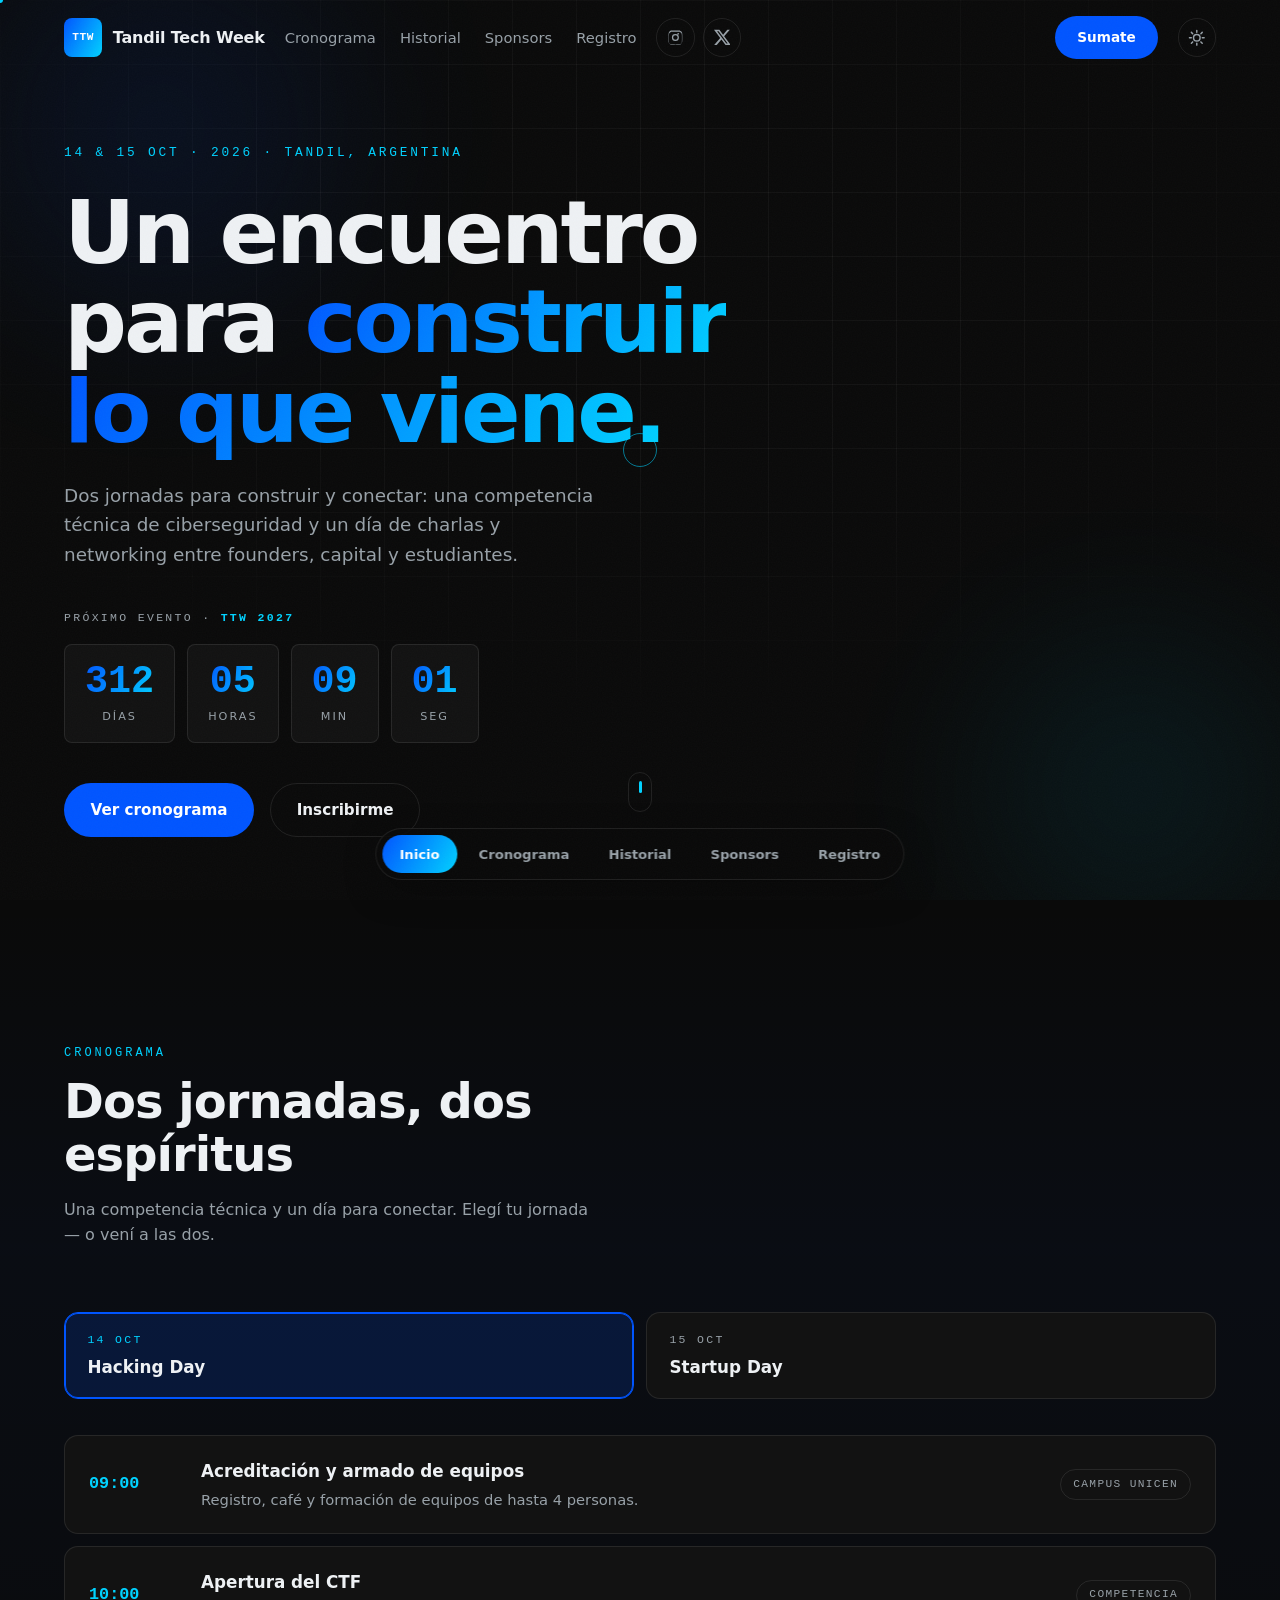
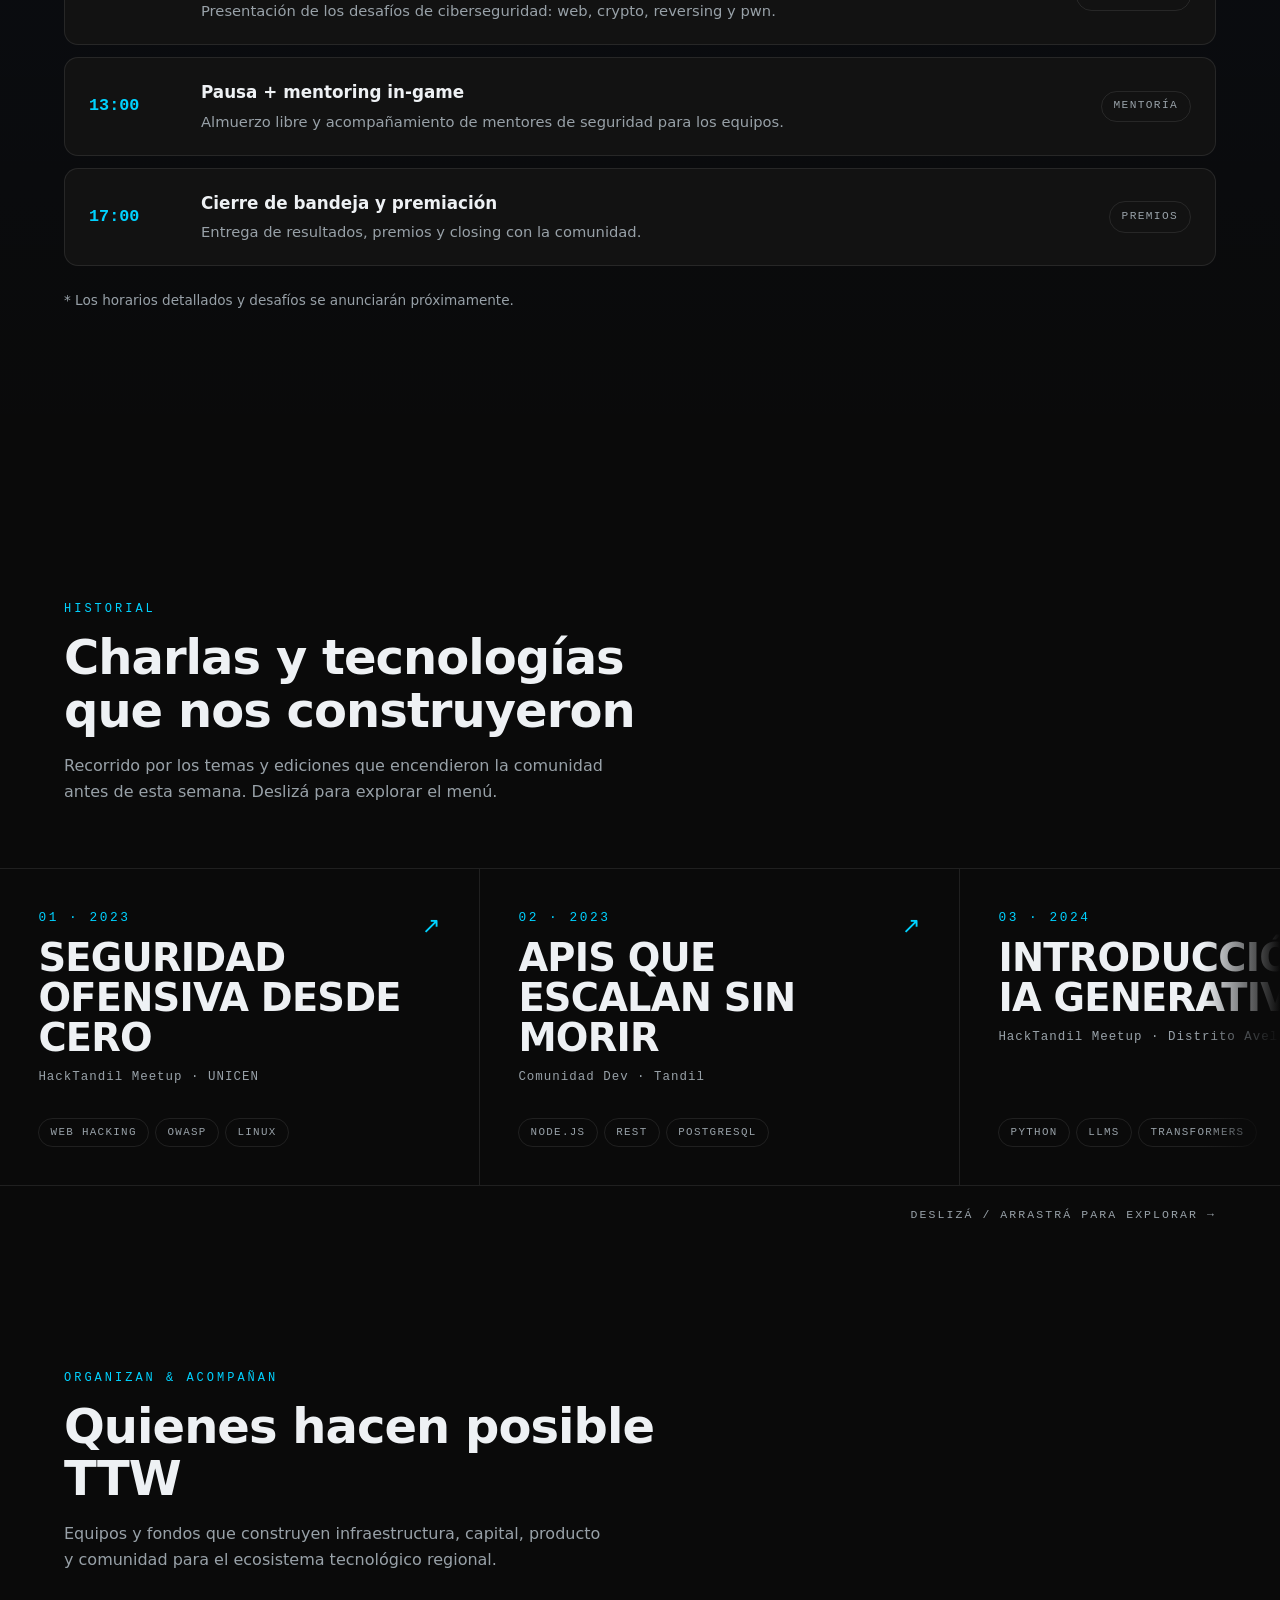
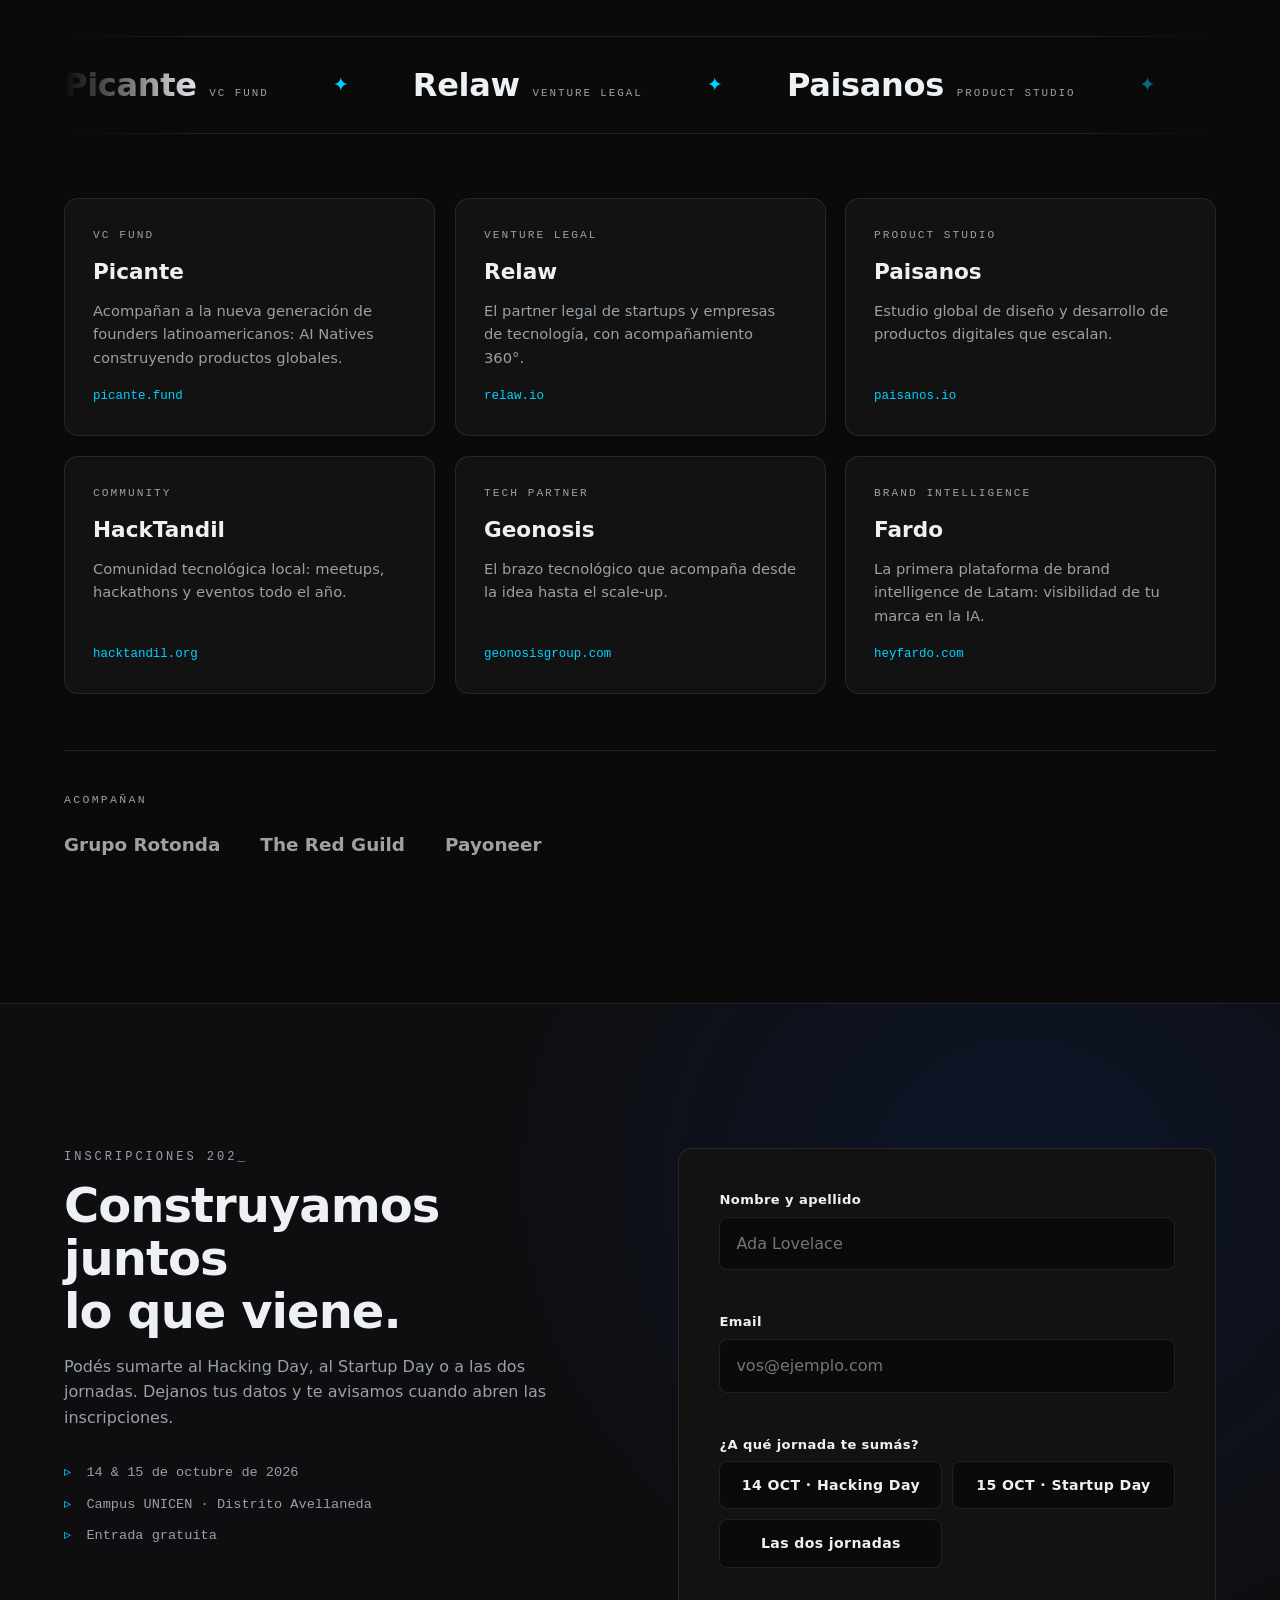
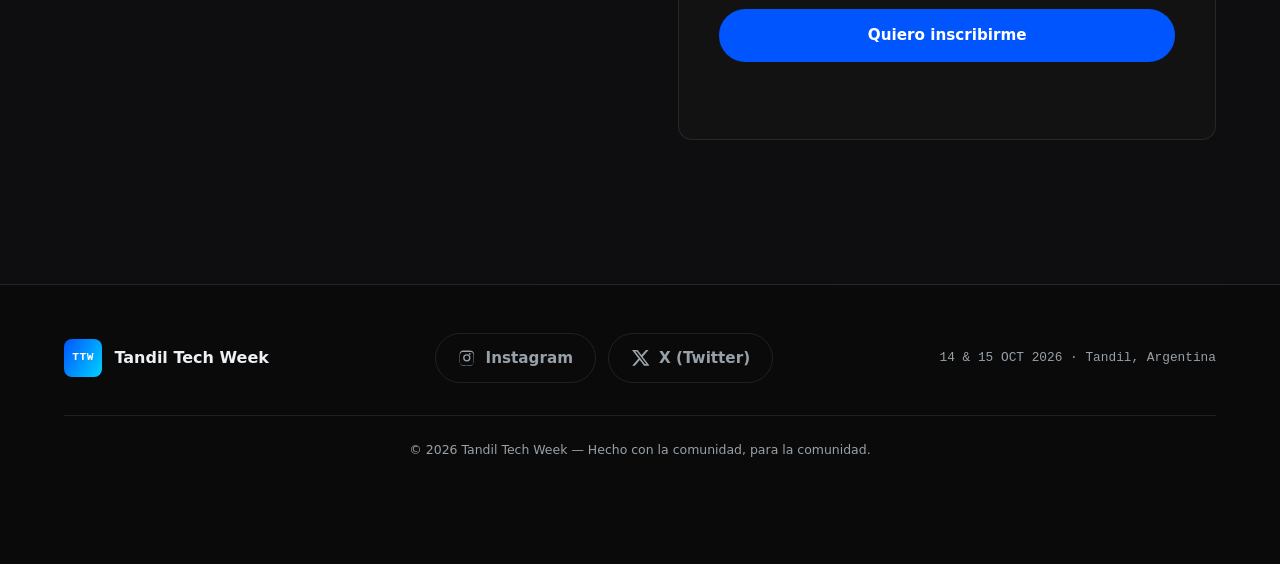
==== commit 3eac5641: "Verion 2 de la pagina" ====
--- a/index.html
+++ b/index.html
@@ -8,6 +8,8 @@
   <link rel="stylesheet" href="style.css">
 </head>
 <body>
+  <div class="scroll-progress" aria-hidden="true"></div>
+
 
   <!-- ===== Header / Navbar ===== -->
   <header class="site-header" id="header">
@@ -73,8 +75,9 @@
           capital y estudiantes.
         </p>
 
-        <!-- Contador regresivo en tiempo real -->
-        <div class="countdown reveal" id="countdown" role="timer" aria-label="Cuenta regresiva al inicio del evento">
+        <!-- Contador regresivo en tiempo real al próximo evento -->
+        <div class="countdown reveal" id="countdown" role="timer" aria-label="Cuenta regresiva al próximo evento">
+          <p class="countdown-target" id="cd-target">Próximo evento</p>
           <div class="count-unit">
             <span class="count-value" id="cd-days">--</span>
             <span class="count-label">Días</span>
@@ -127,7 +130,7 @@
         </div>
 
         <!-- Día 1: Hacking Day -->
-        <div class="day-panel is-active" id="panel-day-1" role="tabpanel" aria-labelledby="tab-day-1">
+        <div class="day-panel is-active" id="panel-day-1" role="tabpanel" aria-labelledby="tab-day-1" data-stagger>
           <article class="talk reveal">
             <span class="talk-time">09:00</span>
             <div class="talk-body">
@@ -153,7 +156,7 @@
             <span class="talk-tag">Mentoría</span>
           </article>
           <article class="talk reveal">
-            <span class="talk-time">17:30</span>
+            <span class="talk-time">17:00</span>
             <div class="talk-body">
               <h3>Cierre de bandeja y premiación</h3>
               <p>Entrega de resultados, premios y closing con la comunidad.</p>
@@ -163,9 +166,9 @@
         </div>
 
         <!-- Día 2: Startup Day -->
-        <div class="day-panel" id="panel-day-2" role="tabpanel" aria-labelledby="tab-day-2" hidden>
-          <article class="talk reveal">
-            <span class="talk-time">10:00</span>
+        <div class="day-panel" id="panel-day-2" role="tabpanel" aria-labelledby="tab-day-2" hidden data-stagger>
+          <article class="talk reveal">
+            <span class="talk-time">09:00</span>
             <div class="talk-body">
               <h3>Bienvenida y opening talk</h3>
               <p>El estado del ecosistema tech regional y por qué construimos desde Tandil.</p>
@@ -181,7 +184,7 @@
             <span class="talk-tag">Charlas</span>
           </article>
           <article class="talk reveal">
-            <span class="talk-time">14:00</span>
+            <span class="talk-time">15:00</span>
             <div class="talk-body">
               <h3>Networking con founders y VC</h3>
               <p>Espacio abierto para conectar con fundadores, venture capital y estudiantes.</p>
@@ -189,7 +192,7 @@
             <span class="talk-tag">Networking</span>
           </article>
           <article class="talk reveal">
-            <span class="talk-time">17:00</span>
+            <span class="talk-time">19:00</span>
             <div class="talk-body">
               <h3>Closing: construyamos lo que viene</h3>
               <p>Cierre de la semana, próximos pasos y after informal.</p>
@@ -217,7 +220,7 @@
 
       <!-- Menú horizontal de trabajos (deslizable / arrastrable) -->
       <div class="work-menu">
-        <ul class="work-track" id="work-menu">
+        <ul class="work-track" id="work-menu" data-stagger>
           <li class="work-item">
             <a class="work-link reveal" href="https://hacktandil.org" target="_blank" rel="noopener noreferrer">
               <span class="work-index">01 · 2023</span>
@@ -326,7 +329,7 @@
           </div>
         </div>
 
-        <div class="sponsor-grid">
+        <div class="sponsor-grid" data-stagger>
           <a class="sponsor-card reveal" href="https://picante.fund" target="_blank" rel="noopener noreferrer">
             <span class="sponsor-type">VC Fund</span>
             <h3>Picante</h3>
--- a/style.css
+++ b/style.css
@@ -154,11 +154,13 @@
 
 .btn-block { width: 100%; }
 
-/* Reveal-on-scroll (activado por IntersectionObserver) */
+/* Reveal-on-scroll (activado por IntersectionObserver)
+   --i (opcional, heredable) escalona la aparición en cascada */
 .reveal {
   opacity: 0;
   transform: translateY(28px);
   transition: opacity 0.7s var(--ease), transform 0.7s var(--ease);
+  transition-delay: calc(var(--i, 0) * 60ms);
 }
 
 .reveal.is-visible {
@@ -336,9 +338,8 @@
 .glow {
   position: absolute;
   border-radius: 50%;
-  filter: blur(90px);
-  opacity: 0.55;
-  animation: drift 12s ease-in-out infinite alternate;
+  filter: blur(60px);
+  opacity: 0.5;
 }
 
 .glow-a {
@@ -351,12 +352,6 @@
   width: 34rem; height: 34rem;
   background: radial-gradient(circle, rgba(0, 210, 255, 0.16), transparent 65%);
   bottom: -10rem; right: -8rem;
-  animation-delay: -6s;
-}
-
-@keyframes drift {
-  from { transform: translate3d(0, 0, 0) scale(1); }
-  to   { transform: translate3d(4rem, 2rem, 0) scale(1.12); }
 }
 
 .hero-inner { position: relative; z-index: 1; }
@@ -405,6 +400,18 @@
   gap: 0.75rem;
   margin-bottom: 2.5rem;
 }
+
+.countdown-target {
+  width: 100%;
+  font-family: var(--font-mono);
+  font-size: 0.72rem;
+  text-transform: uppercase;
+  letter-spacing: 0.2em;
+  color: var(--text-dim);
+  margin-bottom: 0.25rem;
+}
+
+.countdown-target strong { color: var(--accent-bright); font-weight: 600; }
 
 .count-unit {
   min-width: 5.5rem;
@@ -534,6 +541,7 @@
 }
 
 .talk {
+  position: relative;
   display: grid;
   grid-template-columns: 5.5rem 1fr auto;
   align-items: center;
@@ -544,6 +552,23 @@
   border-radius: var(--radius);
   transition: border-color 0.3s, transform 0.3s var(--ease), background 0.3s;
 }
+
+/* Línea de acento que crece al hacer hover */
+.talk::before {
+  content: "";
+  position: absolute;
+  left: 0;
+  top: 0;
+  bottom: 0;
+  width: 3px;
+  border-radius: 3px 0 0 3px;
+  background: var(--gradient);
+  transform: scaleY(0);
+  transform-origin: bottom;
+  transition: transform 0.35s var(--ease);
+}
+
+.talk:hover::before { transform: scaleY(1); }
 
 .talk:hover {
   border-color: rgba(0, 210, 255, 0.5);
@@ -794,21 +819,24 @@
   border: 1px solid var(--line);
   border-radius: var(--radius);
   overflow: hidden;
-  transition: transform 0.4s var(--ease), border-color 0.4s, background 0.4s;
-}
-
-/* Capa de brillo que entra al hacer hover */
+  /* Tilt 3D controlado por JS vía --rx / --ry / --ty */
+  transform: perspective(700px) rotateX(var(--rx, 0deg)) rotateY(var(--ry, 0deg)) translateY(var(--ty, 0px));
+  transition: transform 0.25s var(--ease), border-color 0.4s, background 0.4s;
+  will-change: transform;
+}
+
+/* Capa de brillo que sigue al cursor (vars --mx / --my vía JS) */
 .sponsor-card::before {
   content: "";
   position: absolute;
   inset: 0;
-  background: radial-gradient(ellipse 70% 90% at 50% 120%, rgba(0, 85, 255, 0.18), transparent 70%);
+  background: radial-gradient(ellipse 60% 80% at var(--mx, 50%) var(--my, 110%), rgba(0, 85, 255, 0.2), transparent 70%);
   opacity: 0;
   transition: opacity 0.4s;
 }
 
 .sponsor-card:hover {
-  transform: translateY(-6px);
+  --ty: -6px;
   border-color: rgba(0, 210, 255, 0.45);
 }
 
@@ -1187,3 +1215,206 @@
 
   .marquee__track { animation: none; }
 }
+
+/* ============================================================
+   Efectos avanzados
+   (decorativos: siempre pointer-events none / no bloquean nada)
+   ============================================================ */
+
+/* Grano fotográfico sutil sobre toda la página */
+body::after {
+  content: "";
+  position: fixed;
+  inset: 0;
+  z-index: 2000;
+  pointer-events: none;
+  opacity: var(--noise-opacity, 0.045);
+  background-image: url("data:image/svg+xml;utf8,<svg xmlns='http://www.w3.org/2000/svg' width='160' height='160'><filter id='n'><feTurbulence type='fractalNoise' baseFrequency='0.8' numOctaves='2'/></filter><rect width='100%25' height='100%25' filter='url(%23n)' opacity='0.6'/></svg>");
+}
+
+html[data-theme="light"] { --noise-opacity: 0.035; }
+
+/* Barra de progreso de scroll */
+.scroll-progress {
+  position: fixed;
+  top: 0;
+  left: 0;
+  right: 0;
+  height: 3px;
+  background: var(--gradient);
+  transform: scaleX(0);
+  transform-origin: left;
+  z-index: 200;
+  pointer-events: none;
+}
+
+/* Destello que barre los botones al hacer hover */
+.btn { position: relative; overflow: hidden; }
+
+.btn::after {
+  content: "";
+  position: absolute;
+  top: 0;
+  left: -80%;
+  width: 45%;
+  height: 100%;
+  background: linear-gradient(105deg, transparent, rgba(255, 255, 255, 0.4), transparent);
+  transform: skewX(-20deg);
+  transition: left 0.6s var(--ease);
+}
+
+.btn:hover::after { left: 130%; }
+
+/* Feedback táctil */
+.btn:active, .day-tab:active, .tab-bar a:active { scale: 0.95; }
+
+/* Pop del contador cuando cambia el dígito */
+@keyframes pop {
+  0% { transform: scale(1.3); }
+  100% { transform: none; }
+}
+
+.count-value.pop { animation: pop 0.3s var(--ease); }
+
+/* Cursor personalizado (solo desktop con puntero fino, vía JS) */
+@media (pointer: fine) {
+  .has-cursor, .has-cursor a, .has-cursor button, .has-cursor .choice { cursor: none; }
+
+  /* Nunca ocultar el caret en los campos del formulario */
+  .has-cursor input[type="text"],
+  .has-cursor input[type="email"] { cursor: text; }
+}
+
+.cursor-dot,
+.cursor-ring {
+  position: fixed;
+  top: 0;
+  left: 0;
+  z-index: 3000;
+  pointer-events: none;
+  border-radius: 50%;
+  will-change: transform;
+}
+
+.cursor-dot {
+  width: 6px;
+  height: 6px;
+  margin: -3px;
+  background: var(--accent-bright);
+  transition: opacity 0.3s;
+}
+
+.cursor-dot.is-hover { opacity: 0.35; }
+
+.cursor-ring {
+  width: 34px;
+  height: 34px;
+  margin: -17px;
+  border: 1px solid rgba(0, 210, 255, 0.55);
+  transition: width 0.3s var(--ease), height 0.3s var(--ease), margin 0.3s var(--ease),
+              border-color 0.3s, background 0.3s, scale 0.2s var(--ease);
+}
+
+.cursor-ring.is-hover {
+  width: 54px;
+  height: 54px;
+  margin: -27px;
+  border-color: rgba(0, 85, 255, 0.8);
+  background: rgba(0, 85, 255, 0.08);
+}
+
+.cursor-ring.is-down { scale: 0.82; }
+
+/* Cambio de tema con revelado circular (View Transitions API) */
+::view-transition-old(root),
+::view-transition-new(root) {
+  animation: none;
+  mix-blend-mode: normal;
+}
+
+::view-transition-new(root) {
+  animation: circle-in 0.55s var(--ease) both;
+}
+
+@keyframes circle-in {
+  from { clip-path: circle(0 at var(--vt-x, 100%) var(--vt-y, 0%)); }
+  to   { clip-path: circle(140% at var(--vt-x, 100%) var(--vt-y, 0%)); }
+}
+
+/* Subrayado animado en "Acompañan" */
+.supporters-list a { position: relative; }
+
+.supporters-list a::after {
+  content: "";
+  position: absolute;
+  left: 0;
+  bottom: -3px;
+  width: 100%;
+  height: 2px;
+  background: var(--gradient);
+  transform: scaleX(0);
+  transform-origin: right;
+  transition: transform 0.35s var(--ease);
+}
+
+.supporters-list a:hover::after {
+  transform: scaleX(1);
+  transform-origin: left;
+}
+
+/* Easter egg: modo fiesta (escribí "ttw") */
+.party-mode .brand-mark,
+.party-mode .btn-primary,
+.party-mode .tab-indicator {
+  background: linear-gradient(90deg, #0055ff, #00d2ff, #ff00c8, #ffd500, #0055ff);
+  background-size: 300% 100%;
+  animation: hue-slide 2.5s linear infinite;
+}
+
+.party-mode .count-value,
+.party-mode .hero-title em,
+.party-mode .section-eyebrow,
+.party-mode .work-index {
+  background: linear-gradient(90deg, #0055ff, #00d2ff, #ff00c8, #ffd500, #0055ff);
+  background-size: 300% 100%;
+  animation: hue-slide 2.5s linear infinite;
+  -webkit-background-clip: text;
+  background-clip: text;
+  color: transparent;
+}
+
+@keyframes hue-slide {
+  to { background-position: 300% 0; }
+}
+
+/* Toast de feedback (easter eggs) */
+.toast {
+  position: fixed;
+  bottom: 5.5rem;
+  left: 50%;
+  translate: -50% 0;
+  z-index: 500;
+  padding: 0.8rem 1.5rem;
+  background: var(--surface);
+  border: 1px solid var(--line);
+  border-radius: 999px;
+  font-size: 0.9rem;
+  font-weight: 600;
+  box-shadow: 0 12px 40px -12px rgba(0, 0, 0, 0.5);
+  opacity: 0;
+  transform: translateY(16px) scale(0.9);
+  transition: opacity 0.35s var(--ease), transform 0.35s var(--ease);
+  pointer-events: none;
+}
+
+.toast.is-visible {
+  opacity: 1;
+  transform: none;
+}
+
+/* Accesibilidad: foco visible elegante en todo */
+:focus-visible {
+  outline: 2px solid var(--accent-bright);
+  outline-offset: 3px;
+  border-radius: 4px;
+}
